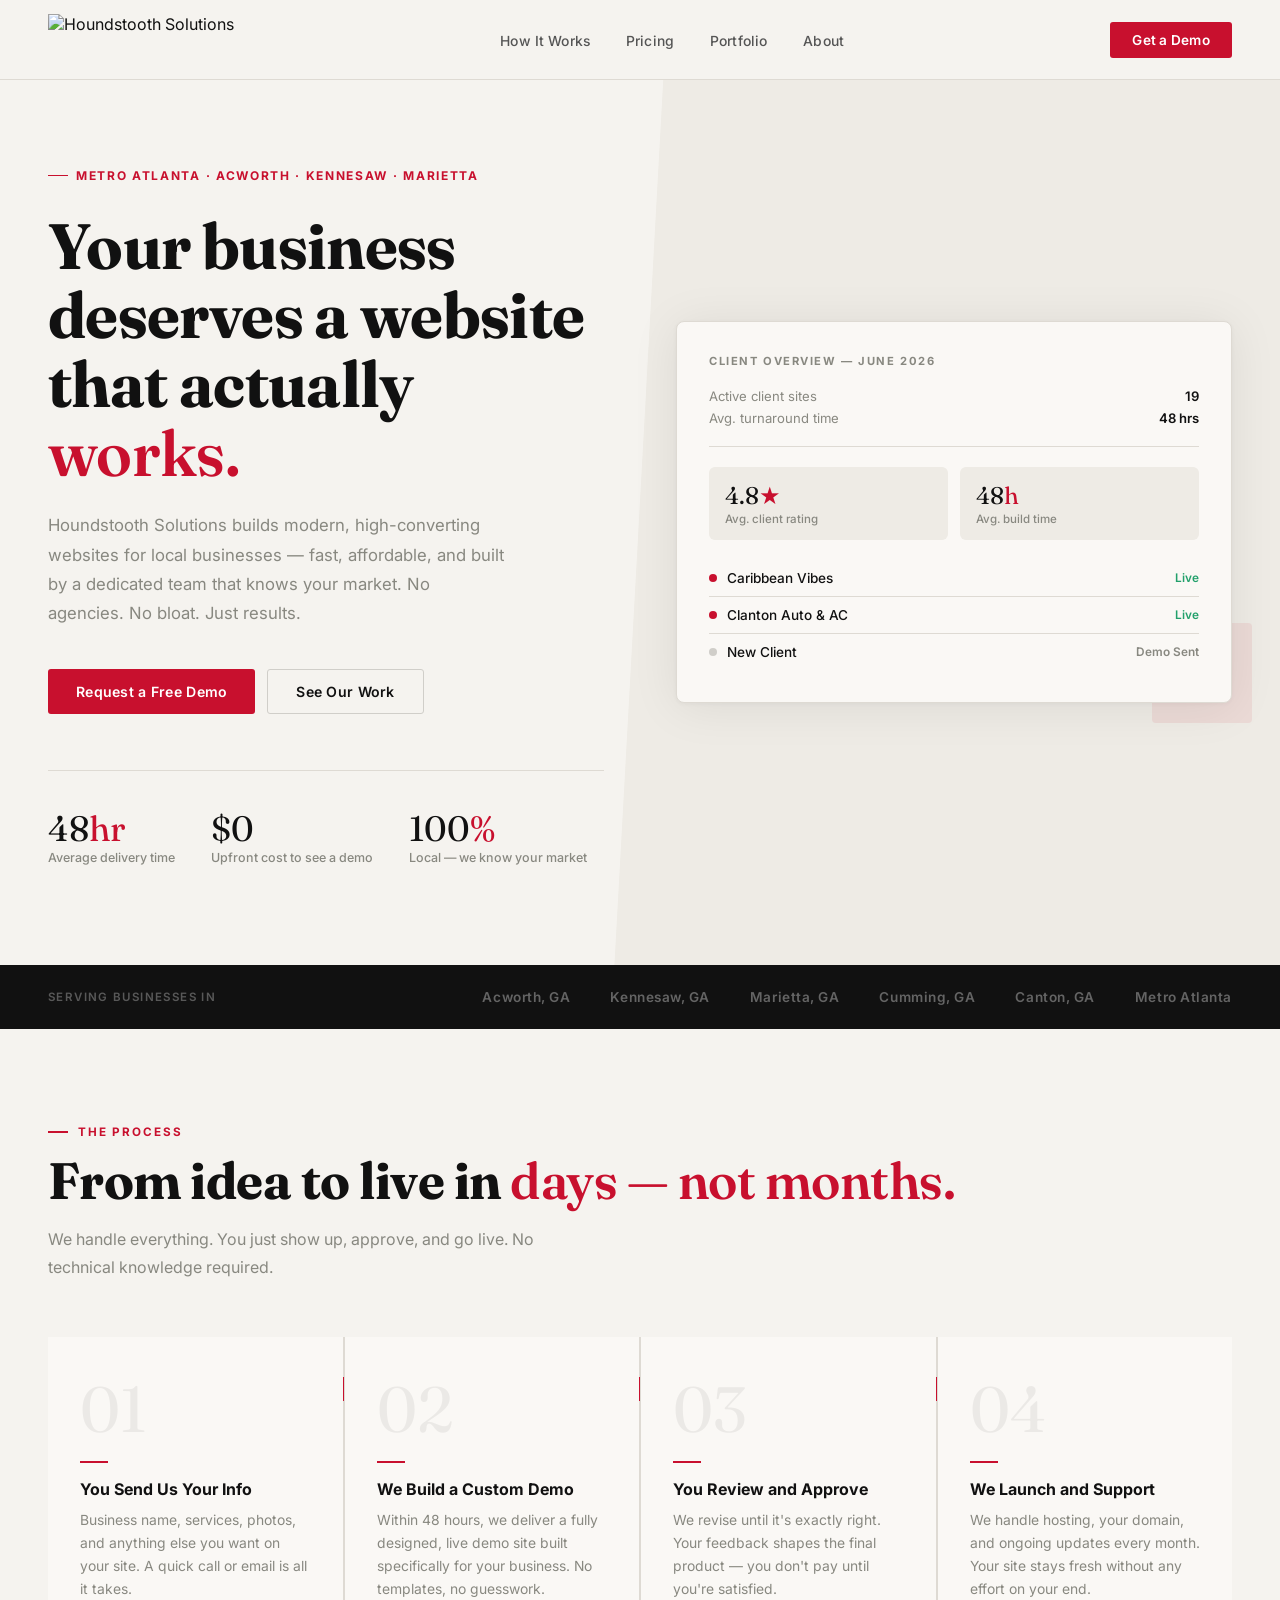
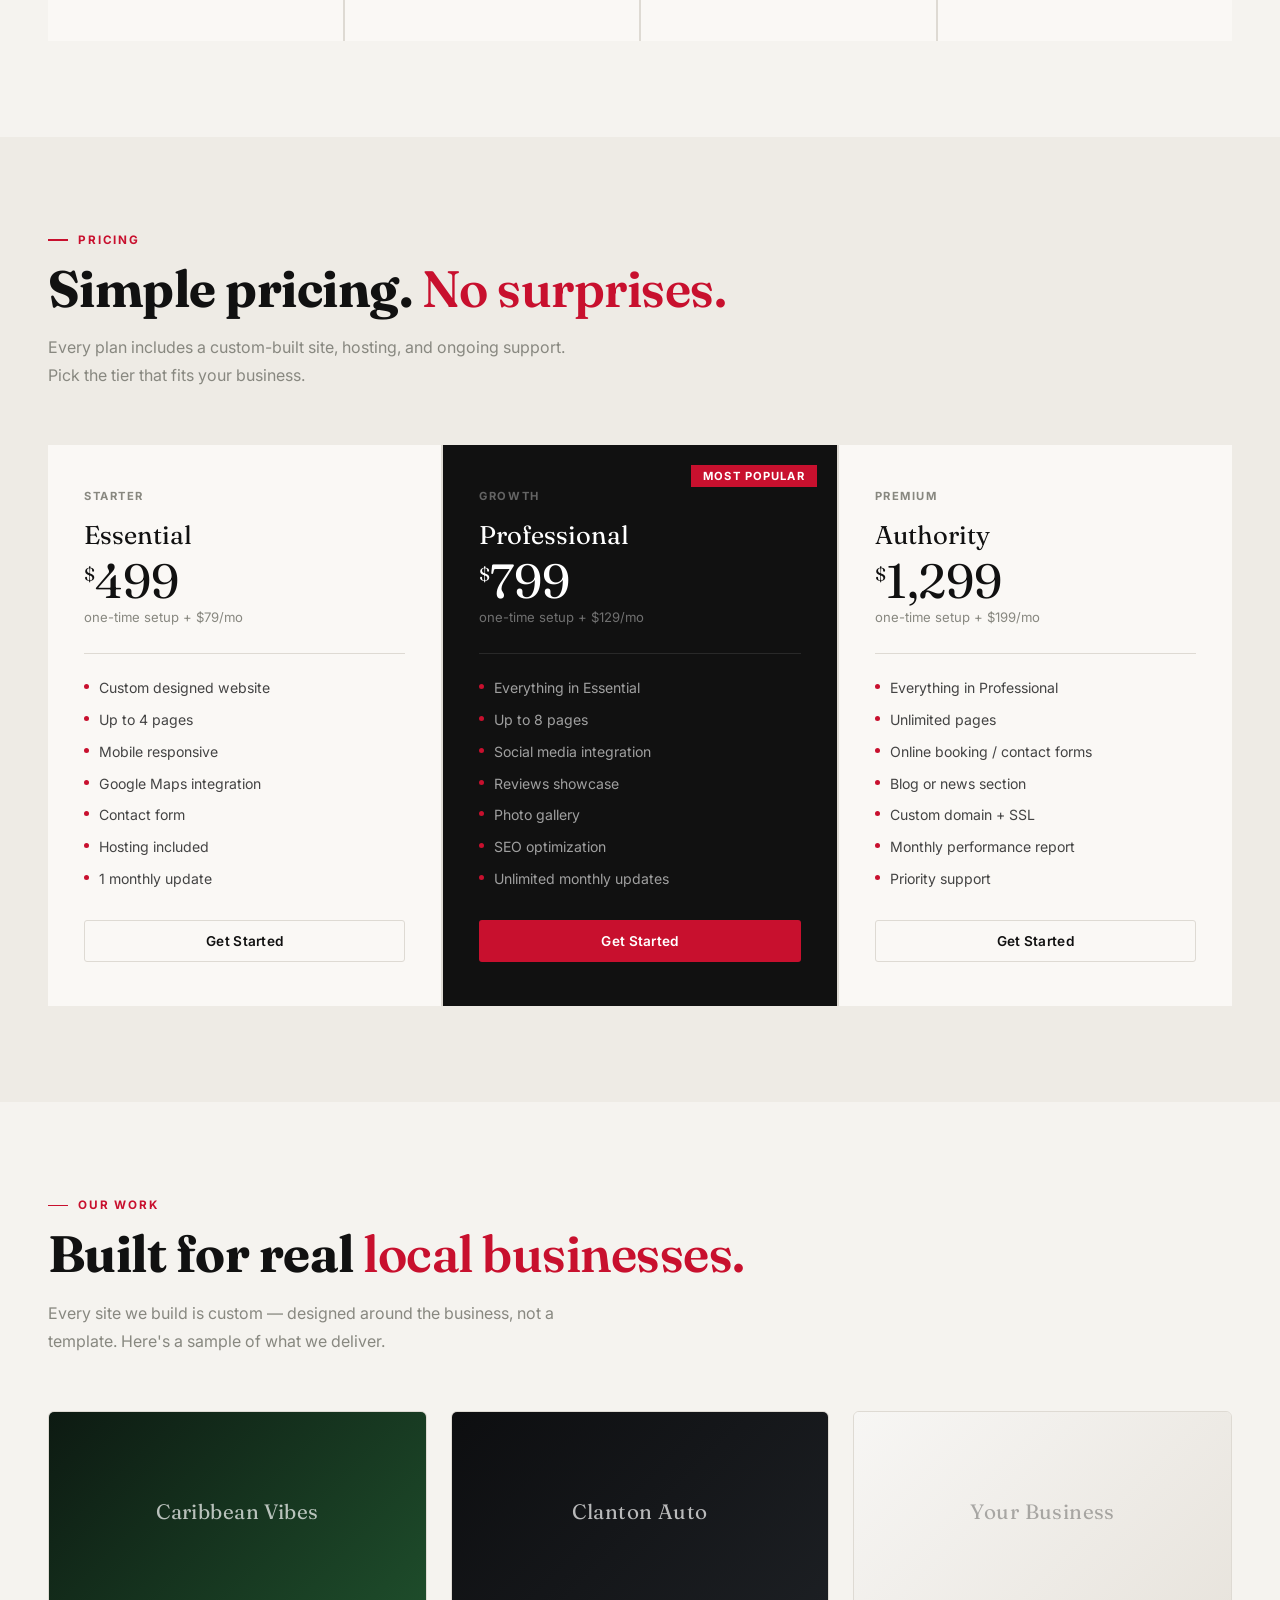
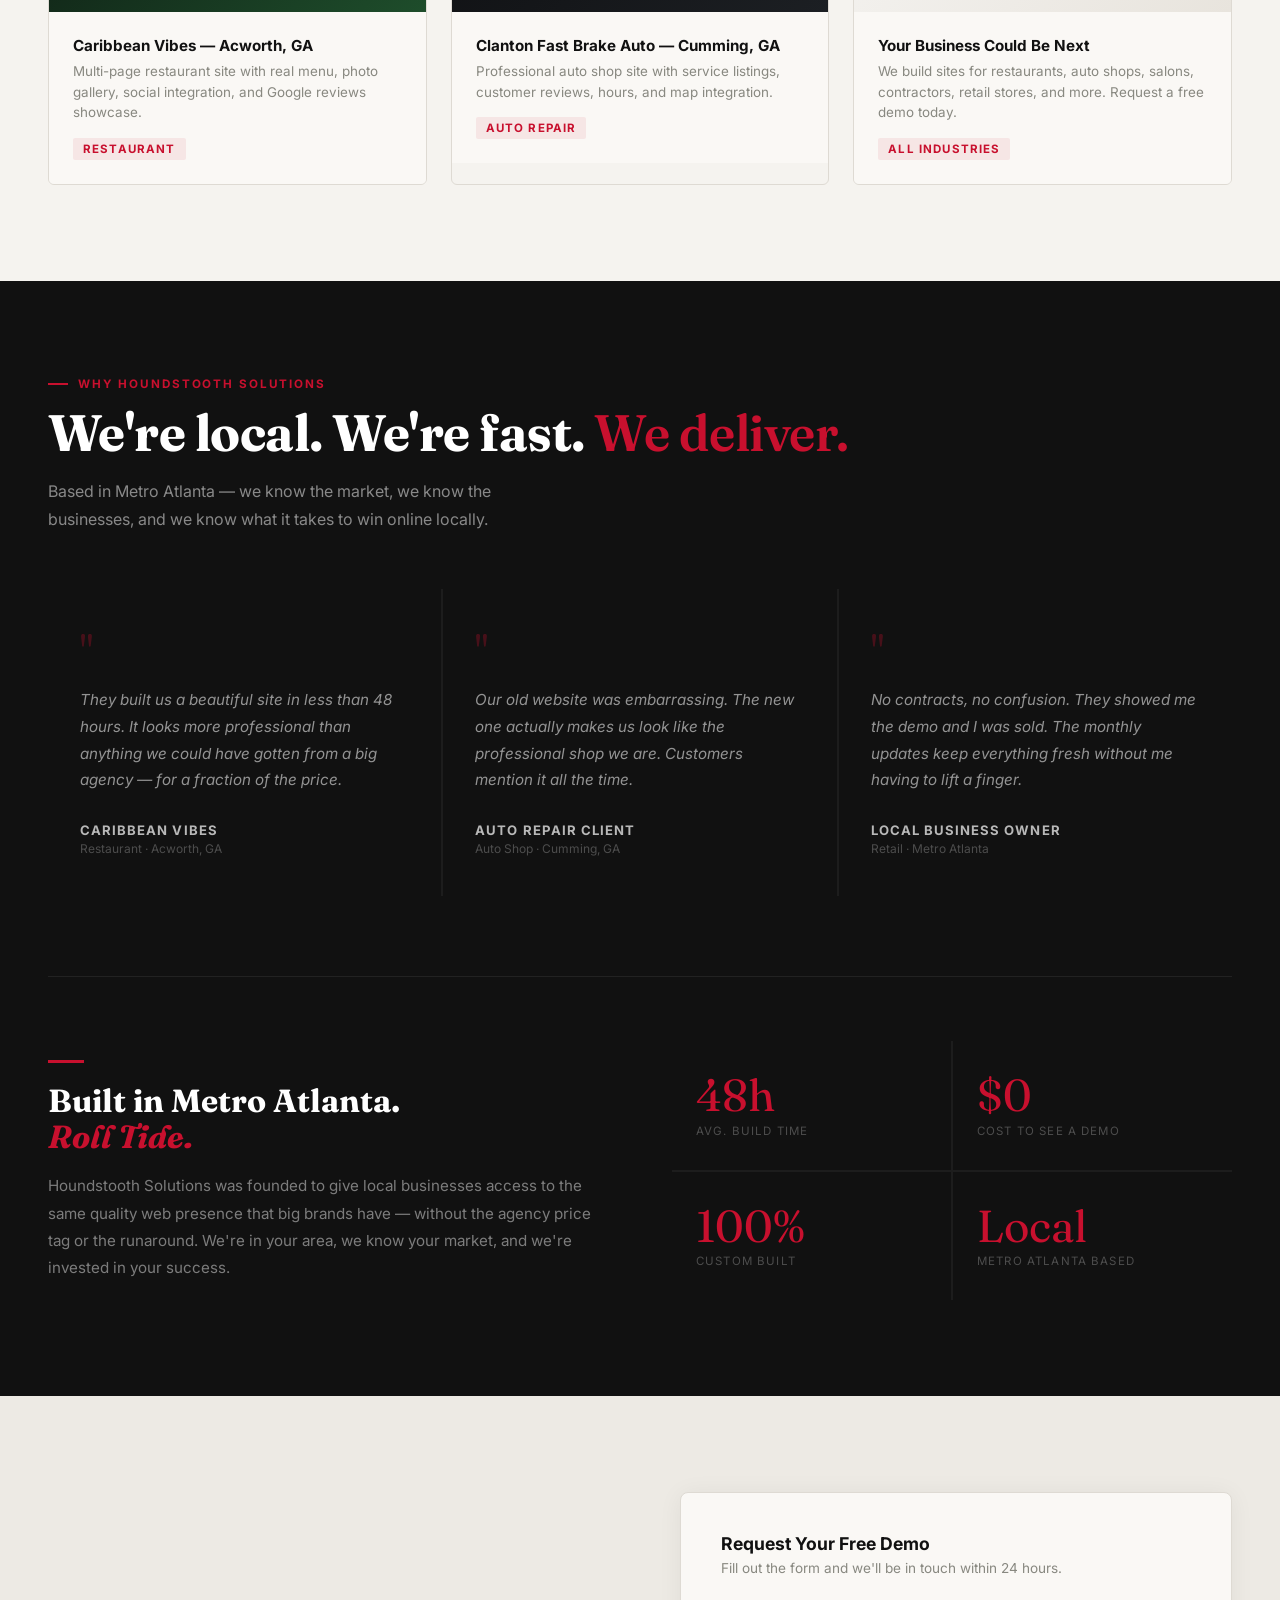
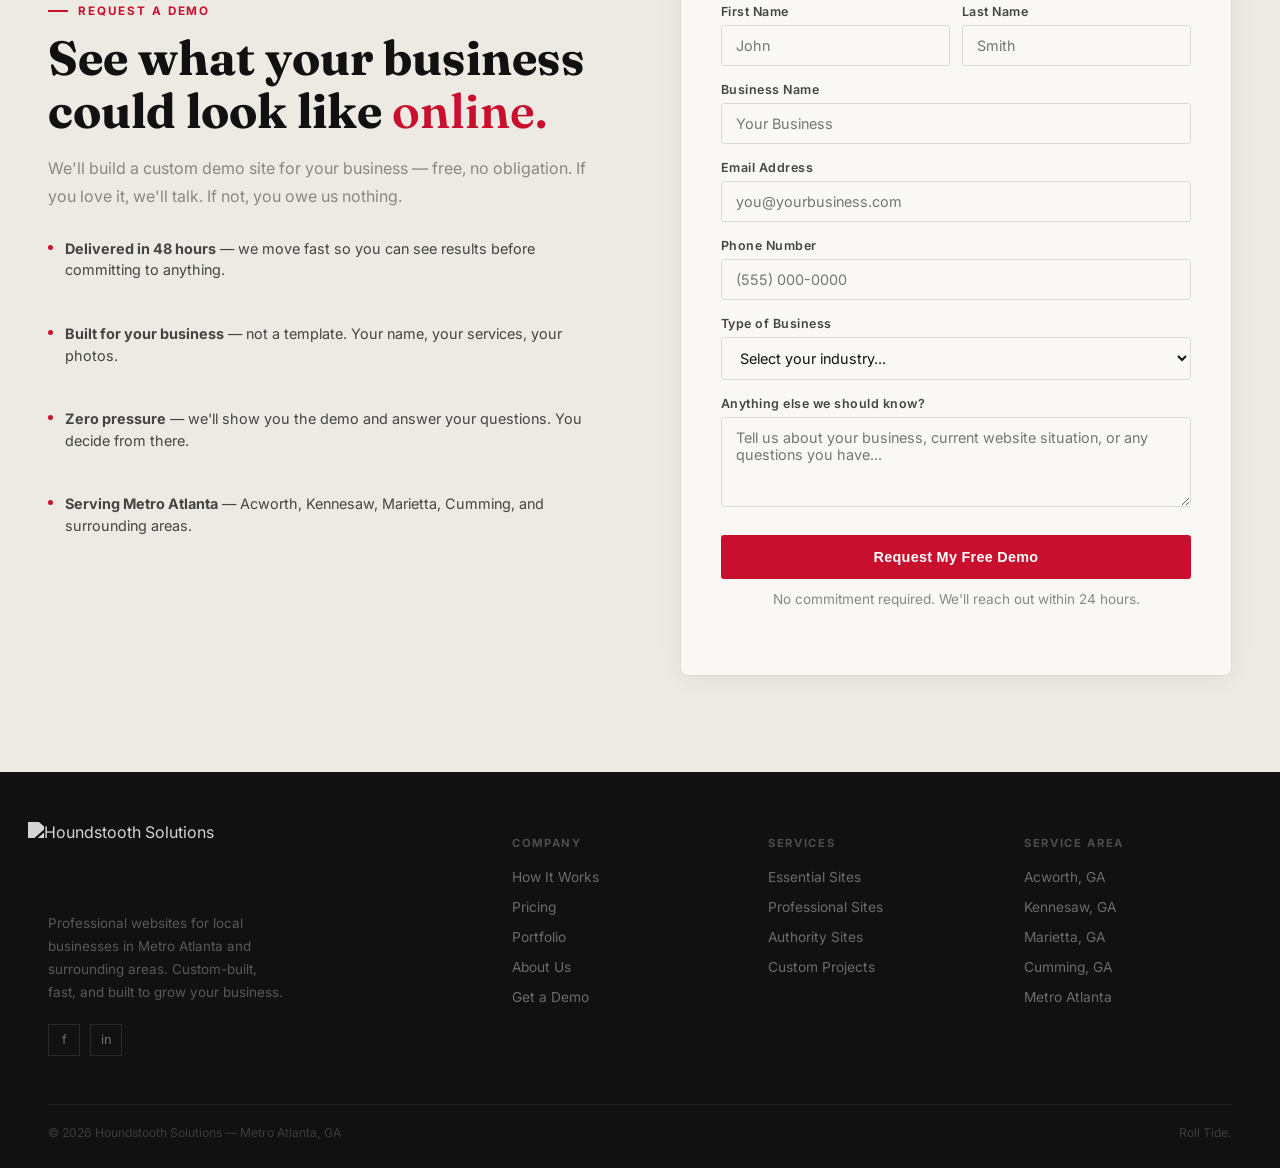
==== index.html @ 04623e91 "Replace fragile TanStack Start/SSR app with reliable static site (fixes 404, mobile responsiveness, " ====
<!DOCTYPE html>
<html lang="en">
<head>
  <meta charset="UTF-8"/>
  <meta name="viewport" content="width=device-width, initial-scale=1.0"/>
  <title>Houndstooth Solutions | Professional Websites for Local Businesses</title>
  <meta name="description" content="Houndstooth Solutions builds modern, high-converting websites for local businesses in Metro Atlanta, Acworth, Kennesaw, and Marietta. Fast, professional, and built to grow your business."/>
  <link rel="preconnect" href="https://fonts.googleapis.com">
  <link href="https://fonts.googleapis.com/css2?family=Fraunces:opsz,wght@9..144,500;9..144,600;9..144,700&family=Inter:wght@300;400;500;600;700;800&display=swap" rel="stylesheet">
  <style>
    *, *::before, *::after { box-sizing: border-box; margin: 0; padding: 0; }
    html { scroll-behavior: smooth; font-size: 16px; }
    body { font-family: 'Inter', sans-serif; background: #f5f3ef; color: #111; overflow-x: hidden; }
    a { text-decoration: none; color: inherit; }
    img { display: block; }

    :root {
      --crimson:    #c8102e;
      --crimson-lt: #d4122f;
      --crimson-dk: #a00d24;
      --black:      #111111;
      --white:      #faf8f5;
      --off:        #eeebe5;
      --border:     #dedad3;
      --muted:      #888880;
      --radius:     3px;
    }

    /* ═══════════════════════
       NAV
    ═══════════════════════ */
    .navbar {
      position: fixed; top: 0; left: 0; right: 0; z-index: 999;
      background: rgba(245,243,239,0.97); backdrop-filter: blur(12px);
      border-bottom: 1px solid var(--border);
      padding: 0 48px; height: 80px;
      display: flex; align-items: center; justify-content: space-between;
    }
    .nav-logo { display: flex; align-items: center; gap: 0; overflow: hidden; }
    .nav-logo img {
      height: 52px; width: auto; object-fit: contain;
      margin: 0;
    }
    .nav-logo-text {
      font-family: 'Inter', sans-serif; font-size: 1rem; font-weight: 700;
      color: var(--black); letter-spacing: -0.01em; display: none;
    }
    .nav-logo-text span { color: var(--crimson); }
    .nav-links { display: flex; align-items: center; gap: 36px; list-style: none; }
    .nav-links a {
      font-size: 0.87rem; font-weight: 500; color: #555;
      transition: color 0.2s; letter-spacing: 0.01em;
    }
    .nav-links a:hover { color: var(--black); }
    .btn-nav {
      background: var(--crimson); color: #fff;
      font-size: 0.85rem; font-weight: 600; letter-spacing: 0.02em;
      padding: 10px 22px; border-radius: var(--radius);
      transition: background 0.2s; border: none; cursor: pointer; display: inline-block;
    }
    .btn-nav:hover { background: var(--crimson-lt); }
    .hamburger { display: none; flex-direction: column; gap: 5px; cursor: pointer; }
    .hamburger span { width: 22px; height: 1.5px; background: #444; }
    .mobile-nav {
      display: none; position: fixed; top: 90px; left: 0; right: 0; z-index: 998;
      background: #f5f3ef; border-bottom: 1px solid var(--border);
      padding: 20px 48px; flex-direction: column; gap: 0;
    }
    .mobile-nav.open { display: flex; }
    .mobile-nav a {
      font-size: 0.95rem; font-weight: 500; color: #555; padding: 14px 0;
      border-bottom: 1px solid var(--border); cursor: pointer;
    }
    .mobile-nav a:last-child { border-bottom: none; }

    /* ═══════════════════════
       HERO
    ═══════════════════════ */
    .hero {
      min-height: 100vh; display: flex; align-items: center;
      padding: 160px 48px 100px; background: #f5f3ef; position: relative; overflow: hidden;
    }
    /* Subtle houndstooth pattern — top right corner */
    .hero::before {
      content: '';
      position: absolute; top: 0; right: 0; width: 52%; height: 100%;
      background-color: var(--off);
      clip-path: polygon(8% 0, 100% 0, 100% 100%, 0% 100%);
    }
    .hero-inner { max-width: 1200px; margin: 0 auto; width: 100%; display: grid; grid-template-columns: 1fr 1fr; gap: 72px; align-items: center; position: relative; z-index: 2; }
    .hero-left {}
    .hero-tag {
      display: inline-flex; align-items: center; gap: 8px;
      font-size: 0.75rem; font-weight: 700; letter-spacing: 0.14em; text-transform: uppercase;
      color: var(--crimson); margin-bottom: 28px;
    }
    .hero-tag::before { content: ''; width: 20px; height: 1.5px; background: var(--crimson); }
    .hero h1 {
      font-family: 'Fraunces', serif;
      font-size: clamp(2.8rem, 5vw, 4.4rem); line-height: 1.08;
      color: var(--black); margin-bottom: 24px; letter-spacing: -0.01em;
    }
    .hero h1 em { font-style: normal; color: var(--crimson); font-weight: 600; }
    .hero-sub {
      font-size: 1.05rem; color: var(--muted); line-height: 1.75;
      margin-bottom: 40px; max-width: 460px; font-weight: 400;
    }
    .hero-btns { display: flex; gap: 12px; flex-wrap: wrap; margin-bottom: 56px; }
    .btn-primary {
      background: var(--crimson); color: #fff;
      font-size: 0.88rem; font-weight: 600; letter-spacing: 0.02em;
      padding: 14px 28px; border-radius: var(--radius);
      transition: background 0.2s, transform 0.15s; border: none; cursor: pointer; display: inline-block;
    }
    .btn-primary:hover { background: var(--crimson-lt); transform: translateY(-1px); }
    .btn-secondary {
      background: transparent; color: var(--black);
      font-size: 0.88rem; font-weight: 600; letter-spacing: 0.02em;
      padding: 13px 28px; border-radius: var(--radius);
      border: 1.5px solid #d0cec9; transition: all 0.2s; cursor: pointer; display: inline-block;
    }
    .btn-secondary:hover { border-color: var(--black); }
    .hero-proof {
      display: flex; gap: 36px; flex-wrap: wrap;
      padding-top: 40px; border-top: 1px solid var(--border);
    }
    .hero-proof-item .n {
      font-family: 'Fraunces', serif;
      font-size: 2.2rem; color: var(--black); line-height: 1;
    }
    .hero-proof-item .n span { color: var(--crimson); }
    .hero-proof-item .l { font-size: 0.78rem; color: var(--muted); margin-top: 4px; font-weight: 500; }

    /* Hero right — card mockup */
    .hero-right { position: relative; }
    .hero-card {
      background: var(--white); border: 1px solid var(--border); border-radius: 8px;
      padding: 32px; box-shadow: 0 4px 48px rgba(0,0,0,0.08), 0 1px 4px rgba(0,0,0,0.04);
    }
    .hero-card-label { font-size: 0.7rem; font-weight: 700; letter-spacing: 0.14em; text-transform: uppercase; color: var(--muted); margin-bottom: 20px; }
    .hero-card-bar { height: 6px; background: var(--off); border-radius: 3px; margin-bottom: 10px; overflow: hidden; }
    .hero-card-fill { height: 100%; background: var(--crimson); border-radius: 3px; }
    .hero-card-row { display: flex; justify-content: space-between; font-size: 0.82rem; color: var(--muted); margin-bottom: 6px; }
    .hero-card-row strong { color: var(--black); font-weight: 600; }
    .hero-divider { height: 1px; background: var(--border); margin: 20px 0; }
    .hero-card-stat-row { display: grid; grid-template-columns: 1fr 1fr; gap: 12px; }
    .hero-mini-stat { background: var(--off); border-radius: 6px; padding: 14px 16px; }
    .hero-mini-stat .v { font-family: 'Fraunces', serif; font-size: 1.5rem; color: var(--black); }
    .hero-mini-stat .v span { color: var(--crimson); }
    .hero-mini-stat .k { font-size: 0.72rem; color: var(--muted); margin-top: 2px; font-weight: 500; }
    .hero-card-clients { margin-top: 20px; }
    .hero-card-client-row { display: flex; align-items: center; gap: 10px; padding: 10px 0; border-bottom: 1px solid var(--border); }
    .hero-card-client-row:last-child { border-bottom: none; }
    .client-dot { width: 8px; height: 8px; border-radius: 50%; background: var(--crimson); flex-shrink: 0; }
    .client-dot.grey { background: #d0cec9; }
    .client-name { font-size: 0.85rem; font-weight: 500; color: var(--black); flex: 1; }
    .client-status { font-size: 0.74rem; font-weight: 600; color: #22a06b; }
    .client-status.pending { color: var(--muted); }
    .hero-accent-block {
      position: absolute; bottom: -20px; right: -20px;
      width: 100px; height: 100px; background: var(--crimson); border-radius: 4px; z-index: -1; opacity: 0.08;
    }

    /* ═══════════════════════
       LOGO BAND
    ═══════════════════════ */
    .logo-band { background: var(--black); padding: 24px 48px; }
    .logo-band-inner { max-width: 1200px; margin: 0 auto; display: flex; align-items: center; justify-content: space-between; flex-wrap: wrap; gap: 20px; }
    .logo-band-label { font-size: 0.72rem; font-weight: 600; letter-spacing: 0.12em; text-transform: uppercase; color: rgba(255,255,255,0.3); white-space: nowrap; }
    .logo-band-items { display: flex; gap: 40px; align-items: center; flex-wrap: wrap; }
    .logo-band-item { font-size: 0.85rem; font-weight: 600; color: rgba(255,255,255,0.35); letter-spacing: 0.04em; }

    /* ═══════════════════════
       SECTION DEFAULTS
    ═══════════════════════ */
    .section { padding: 96px 48px; }
    .section-off { background: var(--off); }
    .section-dark { background: var(--black); }
    .container { max-width: 1200px; margin: 0 auto; }
    .section-eyebrow {
      font-size: 0.73rem; font-weight: 700; letter-spacing: 0.16em; text-transform: uppercase;
      color: var(--crimson); margin-bottom: 14px;
      display: flex; align-items: center; gap: 10px;
    }
    .section-eyebrow::before { content: ''; width: 20px; height: 1.5px; background: var(--crimson); }
    .section-title {
      font-family: 'Fraunces', serif;
      font-size: clamp(2rem, 4vw, 3.2rem); color: var(--black);
      line-height: 1.1; margin-bottom: 16px; letter-spacing: -0.01em;
    }
    .section-title em { font-style: normal; color: var(--crimson); font-weight: 600; }
    .section-title.light { color: #fff; }
    .section-sub { font-size: 1rem; color: var(--muted); max-width: 520px; line-height: 1.75; }
    .section-sub.light { color: rgba(255,255,255,0.5); }

    /* ═══════════════════════
       HOW IT WORKS
    ═══════════════════════ */
    .how-grid { display: grid; grid-template-columns: repeat(4, 1fr); gap: 2px; margin-top: 56px; background: var(--border); }
    .how-card { background: var(--white); padding: 40px 32px; position: relative; }
    .how-card::after { content: ''; position: absolute; top: 40px; right: -1px; width: 1px; height: 24px; background: var(--crimson); }
    .how-card:last-child::after { display: none; }
    .how-num {
      font-family: 'Fraunces', serif; font-size: 4rem; color: rgba(0,0,0,0.06);
      line-height: 1; margin-bottom: 20px;
    }
    .how-title { font-size: 1rem; font-weight: 700; color: var(--black); margin-bottom: 10px; }
    .how-desc { font-size: 0.87rem; color: var(--muted); line-height: 1.65; }
    .how-line { width: 28px; height: 2px; background: var(--crimson); margin-bottom: 16px; }

    /* ═══════════════════════
       SERVICES / PRICING
    ═══════════════════════ */
    .pricing-grid { display: grid; grid-template-columns: repeat(3, 1fr); gap: 2px; margin-top: 56px; background: var(--border); }
    .pricing-card { background: var(--white); padding: 44px 36px; position: relative; }
    .pricing-card.featured { background: var(--black); }
    .pricing-tag { font-size: 0.7rem; font-weight: 700; letter-spacing: 0.14em; text-transform: uppercase; color: var(--muted); margin-bottom: 16px; }
    .pricing-tag.light { color: rgba(255,255,255,0.35); }
    .pricing-name { font-family: 'Fraunces', serif; font-size: 1.6rem; color: var(--black); margin-bottom: 6px; }
    .pricing-name.light { color: #fff; }
    .pricing-price { font-family: 'Fraunces', serif; font-size: 3rem; color: var(--black); line-height: 1; margin-bottom: 4px; }
    .pricing-price.light { color: #fff; }
    .pricing-price sup { font-size: 1.2rem; vertical-align: super; }
    .pricing-period { font-size: 0.82rem; color: var(--muted); margin-bottom: 28px; }
    .pricing-period.light { color: rgba(255,255,255,0.4); }
    .pricing-divider { height: 1px; background: var(--border); margin-bottom: 24px; }
    .pricing-divider.dark { background: rgba(255,255,255,0.1); }
    .pricing-features { list-style: none; display: flex; flex-direction: column; gap: 12px; margin-bottom: 32px; }
    .pricing-features li { font-size: 0.88rem; color: #444; display: flex; align-items: flex-start; gap: 10px; line-height: 1.4; }
    .pricing-features li.light { color: rgba(255,255,255,0.6); }
    .pricing-features li::before { content: ''; width: 5px; height: 5px; border-radius: 50%; background: var(--crimson); flex-shrink: 0; margin-top: 6px; }
    .pricing-badge {
      position: absolute; top: 20px; right: 20px;
      background: var(--crimson); color: #fff;
      font-size: 0.7rem; font-weight: 700; letter-spacing: 0.1em; text-transform: uppercase;
      padding: 4px 12px;
    }
    .btn-crimson {
      background: var(--crimson); color: #fff;
      font-size: 0.85rem; font-weight: 600; letter-spacing: 0.02em;
      padding: 13px 24px; border-radius: var(--radius); border: none;
      cursor: pointer; transition: background 0.2s; display: block; text-align: center; width: 100%;
    }
    .btn-crimson:hover { background: var(--crimson-lt); }
    .btn-outline-dark {
      background: transparent; color: #fff;
      font-size: 0.85rem; font-weight: 600; letter-spacing: 0.02em;
      padding: 12px 24px; border-radius: var(--radius);
      border: 1.5px solid rgba(255,255,255,0.2);
      cursor: pointer; transition: all 0.2s; display: block; text-align: center; width: 100%;
    }
    .btn-outline-dark:hover { border-color: rgba(255,255,255,0.5); }

    /* ═══════════════════════
       PORTFOLIO
    ═══════════════════════ */
    .portfolio-grid { display: grid; grid-template-columns: repeat(3, 1fr); gap: 24px; margin-top: 56px; }
    .portfolio-card { border: 1px solid var(--border); border-radius: 6px; overflow: hidden; transition: box-shadow 0.25s; }
    .portfolio-card:hover { box-shadow: 0 8px 40px rgba(0,0,0,0.1); }
    .portfolio-preview { height: 200px; display: flex; align-items: center; justify-content: center; position: relative; overflow: hidden; }
    .portfolio-preview-inner { width: 100%; height: 100%; display: flex; align-items: center; justify-content: center; }
    .portfolio-preview.caribbean { background: linear-gradient(135deg, #0d1a12 0%, #1e4d2b 100%); }
    .portfolio-preview.auto { background: linear-gradient(135deg, #0d0e10 0%, #1c1f23 100%); }
    .portfolio-preview.generic { background: linear-gradient(135deg, #f7f6f4 0%, #e8e4dd 100%); }
    .portfolio-preview-label {
      font-family: 'Fraunces', serif; font-size: 1.3rem; font-weight: 400;
      color: rgba(255,255,255,0.7); letter-spacing: 0.02em;
    }
    .portfolio-preview-label.dark { color: rgba(0,0,0,0.3); }
    .portfolio-info { padding: 24px; background: var(--white); }
    .portfolio-info h3 { font-size: 0.95rem; font-weight: 700; color: var(--black); margin-bottom: 6px; }
    .portfolio-info p { font-size: 0.84rem; color: var(--muted); line-height: 1.55; margin-bottom: 14px; }
    .portfolio-chip {
      display: inline-block; background: rgba(200,16,46,0.08); color: var(--crimson);
      font-size: 0.72rem; font-weight: 700; letter-spacing: 0.1em; text-transform: uppercase;
      padding: 4px 10px; border-radius: 2px;
    }

    /* ═══════════════════════
       TESTIMONIALS
    ═══════════════════════ */
    .testimonials-grid { display: grid; grid-template-columns: repeat(3, 1fr); gap: 2px; margin-top: 56px; background: rgba(255,255,255,0.05); }
    .testimonial-card { background: var(--black); padding: 40px 32px; border-top: 2px solid transparent; transition: border-color 0.2s; }
    .testimonial-card:hover { border-top-color: var(--crimson); }
    .testimonial-quote { font-family: 'Fraunces', serif; font-size: 2.5rem; color: rgba(200,16,46,0.3); line-height: 1; margin-bottom: 16px; }
    .testimonial-text { font-size: 0.95rem; color: rgba(255,255,255,0.55); line-height: 1.75; margin-bottom: 28px; font-style: italic; }
    .testimonial-author { font-size: 0.82rem; font-weight: 700; color: rgba(255,255,255,0.7); text-transform: uppercase; letter-spacing: 0.08em; }
    .testimonial-role { font-size: 0.75rem; color: rgba(255,255,255,0.25); margin-top: 3px; }

    /* ═══════════════════════
       DEMO / CONTACT
    ═══════════════════════ */
    .demo-section { background: #edeae4; }
    .demo-inner { max-width: 1200px; margin: 0 auto; display: grid; grid-template-columns: 1fr 1fr; gap: 80px; align-items: center; }
    .demo-left h2 { font-family: 'Fraunces', serif; font-size: clamp(2rem, 4vw, 3rem); color: var(--black); margin-bottom: 16px; line-height: 1.1; }
    .demo-left h2 em { font-style: normal; color: var(--crimson); font-weight: 600; }
    .demo-left p { font-size: 1rem; color: var(--muted); line-height: 1.75; margin-bottom: 28px; }
    .demo-features { display: flex; flex-direction: column; gap: 14px; }
    .demo-feature { display: flex; align-items: flex-start; gap: 12px; }
    .demo-feature-dot { width: 5px; height: 5px; border-radius: 50%; background: var(--crimson); flex-shrink: 0; margin-top: 7px; }
    .demo-feature p { font-size: 0.9rem; color: #444; line-height: 1.5; }
    .demo-form {
      background: #faf8f5; border: 1px solid var(--border); border-radius: 8px;
      padding: 40px; box-shadow: 0 2px 24px rgba(0,0,0,0.06);
    }
    .demo-form h3 { font-size: 1.1rem; font-weight: 700; color: var(--black); margin-bottom: 6px; }
    .demo-form p { font-size: 0.85rem; color: var(--muted); margin-bottom: 28px; }
    .form-group { margin-bottom: 16px; }
    .form-group label { display: block; font-size: 0.78rem; font-weight: 600; color: #444; margin-bottom: 6px; letter-spacing: 0.04em; }
    .form-group input, .form-group select, .form-group textarea {
      width: 100%; padding: 11px 14px; font-size: 0.9rem; font-family: 'Inter', sans-serif;
      border: 1.5px solid var(--border); border-radius: var(--radius); background: #faf8f5;
      color: var(--black); transition: border-color 0.2s; outline: none;
    }
    .form-group input:focus, .form-group select:focus, .form-group textarea:focus { border-color: var(--crimson); }
    .form-group textarea { height: 90px; resize: vertical; }
    .form-row { display: grid; grid-template-columns: 1fr 1fr; gap: 12px; }
    .form-submit {
      width: 100%; background: var(--crimson); color: #fff;
      font-size: 0.9rem; font-weight: 700; letter-spacing: 0.02em;
      padding: 14px; border: none; border-radius: var(--radius);
      cursor: pointer; transition: background 0.2s; margin-top: 8px;
    }
    .form-submit:hover { background: var(--crimson-lt); }
    .form-fine { font-size: 0.76rem; color: var(--muted); text-align: center; margin-top: 12px; }

    /* ═══════════════════════
       FOOTER
    ═══════════════════════ */
    .footer { background: var(--black); padding: 64px 48px 28px; }
    .footer-inner { max-width: 1200px; margin: 0 auto; display: grid; grid-template-columns: 2fr 1fr 1fr 1fr; gap: 48px; padding-bottom: 48px; border-bottom: 1px solid rgba(255,255,255,0.07); }
    .footer-brand .f-logo { display: flex; align-items: center; gap: 10px; margin-bottom: 16px; }
    .footer-brand .f-logo img { height: 88px; width: auto; object-fit: contain; margin: -14px -24px -14px -20px; filter: brightness(0) invert(1); opacity: 0.82; }
    .footer-brand .f-name { font-size: 0.95rem; font-weight: 700; color: #fff; }
    .footer-brand .f-name span { color: var(--crimson); }
    .footer-brand p { font-size: 0.84rem; color: rgba(255,255,255,0.3); line-height: 1.7; max-width: 240px; margin-bottom: 20px; }
    .footer-social { display: flex; gap: 10px; }
    .footer-social a {
      width: 32px; height: 32px; border: 1px solid rgba(255,255,255,0.1);
      display: flex; align-items: center; justify-content: center;
      font-size: 0.8rem; color: rgba(255,255,255,0.4); transition: all 0.2s;
    }
    .footer-social a:hover { border-color: var(--crimson); color: var(--crimson); }
    .footer-col h4 { font-size: 0.7rem; font-weight: 700; letter-spacing: 0.15em; text-transform: uppercase; color: rgba(255,255,255,0.25); margin-bottom: 16px; }
    .footer-col ul { list-style: none; display: flex; flex-direction: column; gap: 10px; }
    .footer-col ul li a { font-size: 0.86rem; color: rgba(255,255,255,0.38); transition: color 0.2s; }
    .footer-col ul li a:hover { color: var(--crimson); }
    .footer-bottom { max-width: 1200px; margin: 20px auto 0; display: flex; justify-content: space-between; flex-wrap: wrap; gap: 8px; }
    .footer-bottom span { font-size: 0.76rem; color: rgba(255,255,255,0.18); }

    /* ═══════════════════════
       UTILITIES
    ═══════════════════════ */
    .crimson-bar { width: 36px; height: 3px; background: var(--crimson); margin-bottom: 20px; }

    .about-blurb { display: grid; grid-template-columns: 1fr 1fr; gap: 64px; align-items: center; margin-top: 80px; padding-top: 64px; border-top: 1px solid rgba(255,255,255,0.07); }
    .about-blurb-title { font-family: 'Fraunces', serif; font-size: 2rem; color: #fff; line-height: 1.15; margin-bottom: 16px; }
    .about-blurb-text { font-size: 0.95rem; color: rgba(255,255,255,0.45); line-height: 1.8; }
    .about-stats-grid { display: grid; grid-template-columns: 1fr 1fr; gap: 2px; background: rgba(255,255,255,0.05); }
    .about-stat { background: var(--black); padding: 32px 24px; }
    .about-stat-num { font-family: 'Fraunces', serif; font-size: 2.8rem; color: var(--crimson); line-height: 1; }
    .about-stat-label { font-size: 0.72rem; text-transform: uppercase; letter-spacing: 0.1em; color: rgba(255,255,255,0.25); margin-top: 6px; }

    /* ═══════════════════════
       RESPONSIVE
    ═══════════════════════ */
    @media (max-width: 1000px) {
      .navbar { padding: 0 24px; height: 72px; }
      .nav-links { display: none; }
      .btn-nav { display: none; }
      .hamburger { display: flex; }
      .mobile-nav { padding: 20px 24px; top: 72px; }
      .nav-logo img { height: 46px; margin: 0; }
      .hero { padding: 120px 24px 80px; }
      .hero-inner { grid-template-columns: 1fr; gap: 48px; }
      .hero-right { display: none; }
      .logo-band { padding: 20px 24px; }
      .section { padding: 72px 24px; }
      .how-grid { grid-template-columns: 1fr 1fr; gap: 2px; }
      .how-card::after { display: none; }
      .pricing-grid { grid-template-columns: 1fr; }
      .portfolio-grid { grid-template-columns: 1fr; }
      .testimonials-grid { grid-template-columns: 1fr; gap: 2px; }
      .demo-inner { grid-template-columns: 1fr; gap: 48px; }
      .footer-inner { grid-template-columns: 1fr 1fr; gap: 32px; }
      .footer { padding: 48px 24px 24px; }
      .about-blurb { grid-template-columns: 1fr; gap: 32px; margin-top: 56px; padding-top: 40px; }
    }
    @media (max-width: 600px) {
      .navbar { padding: 0 16px; height: 64px; }
      .nav-logo img { height: 40px; margin: 0; }
      .mobile-nav { top: 64px; padding: 16px; }
      .mobile-nav a { font-size: 1rem; padding: 16px 0; }
      .hero { padding: 100px 16px 64px; }
      .hero h1 { font-size: 2.4rem; }
      .hero-sub { font-size: 0.95rem; }
      .hero-btns { flex-direction: column; gap: 10px; }
      .hero-btns .btn-primary,
      .hero-btns .btn-secondary { width: 100%; text-align: center; padding: 15px 20px; }
      .hero-proof { gap: 20px; flex-wrap: wrap; }
      .hero-proof-item .n { font-size: 1.8rem; }
      .logo-band { padding: 16px; }
      .logo-band-inner { flex-direction: column; gap: 12px; }
      .logo-band-items { gap: 20px; flex-wrap: wrap; }
      .section { padding: 56px 16px; }
      .section-title { font-size: 1.9rem; }
      .how-grid { grid-template-columns: 1fr; }
      .how-card { padding: 28px 20px; }
      .pricing-grid { grid-template-columns: 1fr; }
      .pricing-card { padding: 28px 20px; }
      .testimonials-grid { grid-template-columns: 1fr; gap: 2px; }
      .portfolio-grid { grid-template-columns: 1fr; }
      .demo-inner { grid-template-columns: 1fr; gap: 32px; }
      .demo-form { padding: 24px 16px; }
      .form-row { grid-template-columns: 1fr; }
      .footer-inner { grid-template-columns: 1fr; }
      .footer { padding: 40px 16px 20px; }
      .hero-proof { gap: 24px; }
      .about-blurb { grid-template-columns: 1fr; gap: 24px; margin-top: 40px; padding-top: 32px; }
      .about-stats-grid { grid-template-columns: 1fr 1fr; }
      .about-stat { padding: 24px 16px; }
      .about-stat-num { font-size: 2.2rem; }
      .about-blurb-title { font-size: 1.6rem; }
    }
  </style>
</head>
<body>

<!-- NAV -->
<nav class="navbar">
  <div class="nav-logo">
    <img src="https://media.base44.com/images/public/6a2cb32108188b55c8894a42/59060fb03_IMG_3178.png" alt="Houndstooth Solutions"/>
  </div>
  <ul class="nav-links">
    <li><a href="#how">How It Works</a></li>
    <li><a href="#services">Pricing</a></li>
    <li><a href="#portfolio">Portfolio</a></li>
    <li><a href="#about">About</a></li>
  </ul>
  <a href="#demo" class="btn-nav">Get a Demo</a>
  <div class="hamburger" id="hamburger"><span></span><span></span><span></span></div>
</nav>

<!-- Mobile Nav -->
<div class="mobile-nav" id="mobileNav">
  <a href="#how" onclick="closeMobile()">How It Works</a>
  <a href="#services" onclick="closeMobile()">Pricing</a>
  <a href="#portfolio" onclick="closeMobile()">Portfolio</a>
  <a href="#about" onclick="closeMobile()">About</a>
  <a href="#demo" onclick="closeMobile()" style="color:var(--crimson);font-weight:700;">Get a Demo</a>
</div>

<!-- HERO -->
<section class="hero" id="home">
  <div class="hero-inner">
    <div class="hero-left">
      <div class="hero-tag">Metro Atlanta · Acworth · Kennesaw · Marietta</div>
      <h1>Your business deserves a website that actually <em>works.</em></h1>
      <p class="hero-sub">Houndstooth Solutions builds modern, high-converting websites for local businesses — fast, affordable, and built by a dedicated team that knows your market. No agencies. No bloat. Just results.</p>
      <div class="hero-btns">
        <a href="#demo" class="btn-primary">Request a Free Demo</a>
        <a href="#portfolio" class="btn-secondary">See Our Work</a>
      </div>
      <div class="hero-proof">
        <div class="hero-proof-item"><div class="n">48<span>hr</span></div><div class="l">Average delivery time</div></div>
        <div class="hero-proof-item"><div class="n">$0</div><div class="l">Upfront cost to see a demo</div></div>
        <div class="hero-proof-item"><div class="n">100<span>%</span></div><div class="l">Local — we know your market</div></div>
      </div>
    </div>
    <div class="hero-right">
      <div class="hero-card">
        <div class="hero-card-label">Client Overview — June 2026</div>
        <div class="hero-card-row"><span>Active client sites</span><strong>19</strong></div>
        <div class="hero-card-row"><span>Avg. turnaround time</span><strong>48 hrs</strong></div>
        <div class="hero-divider"></div>
        <div class="hero-card-stat-row">
          <div class="hero-mini-stat"><div class="v">4.8<span>★</span></div><div class="k">Avg. client rating</div></div>
          <div class="hero-mini-stat"><div class="v">48<span>h</span></div><div class="k">Avg. build time</div></div>
        </div>
        <div class="hero-card-clients">
          <div class="hero-card-client-row"><div class="client-dot"></div><span class="client-name">Caribbean Vibes</span><span class="client-status">Live</span></div>
          <div class="hero-card-client-row"><div class="client-dot"></div><span class="client-name">Clanton Auto & AC</span><span class="client-status">Live</span></div>
          <div class="hero-card-client-row"><div class="client-dot grey"></div><span class="client-name">New Client</span><span class="client-status pending">Demo Sent</span></div>
        </div>
      </div>
      <div class="hero-accent-block"></div>
    </div>
  </div>
</section>

<!-- LOGO BAND -->
<div class="logo-band">
  <div class="logo-band-inner">
    <span class="logo-band-label">Serving businesses in</span>
    <div class="logo-band-items">
      <span class="logo-band-item">Acworth, GA</span>
      <span class="logo-band-item">Kennesaw, GA</span>
      <span class="logo-band-item">Marietta, GA</span>
      <span class="logo-band-item">Cumming, GA</span>
      <span class="logo-band-item">Canton, GA</span>
      <span class="logo-band-item">Metro Atlanta</span>
    </div>
  </div>
</div>

<!-- HOW IT WORKS -->
<section class="section" id="how">
  <div class="container">
    <div class="section-eyebrow">The Process</div>
    <h2 class="section-title">From idea to live in <em>days — not months.</em></h2>
    <p class="section-sub">We handle everything. You just show up, approve, and go live. No technical knowledge required.</p>
    <div class="how-grid">
      <div class="how-card">
        <div class="how-num">01</div>
        <div class="how-line"></div>
        <div class="how-title">You Send Us Your Info</div>
        <div class="how-desc">Business name, services, photos, and anything else you want on your site. A quick call or email is all it takes.</div>
      </div>
      <div class="how-card">
        <div class="how-num">02</div>
        <div class="how-line"></div>
        <div class="how-title">We Build a Custom Demo</div>
        <div class="how-desc">Within 48 hours, we deliver a fully designed, live demo site built specifically for your business. No templates, no guesswork.</div>
      </div>
      <div class="how-card">
        <div class="how-num">03</div>
        <div class="how-line"></div>
        <div class="how-title">You Review and Approve</div>
        <div class="how-desc">We revise until it's exactly right. Your feedback shapes the final product — you don't pay until you're satisfied.</div>
      </div>
      <div class="how-card">
        <div class="how-num">04</div>
        <div class="how-line"></div>
        <div class="how-title">We Launch and Support</div>
        <div class="how-desc">We handle hosting, your domain, and ongoing updates every month. Your site stays fresh without any effort on your end.</div>
      </div>
    </div>
  </div>
</section>

<!-- SERVICES / PRICING -->
<section class="section section-off" id="services">
  <div class="container">
    <div class="section-eyebrow">Pricing</div>
    <h2 class="section-title">Simple pricing. <em>No surprises.</em></h2>
    <p class="section-sub">Every plan includes a custom-built site, hosting, and ongoing support. Pick the tier that fits your business.</p>
    <div class="pricing-grid">
      <div class="pricing-card">
        <div class="pricing-tag">Starter</div>
        <div class="pricing-name">Essential</div>
        <div class="pricing-price"><sup>$</sup>499</div>
        <div class="pricing-period">one-time setup + $79/mo</div>
        <div class="pricing-divider"></div>
        <ul class="pricing-features">
          <li>Custom designed website</li>
          <li>Up to 4 pages</li>
          <li>Mobile responsive</li>
          <li>Google Maps integration</li>
          <li>Contact form</li>
          <li>Hosting included</li>
          <li>1 monthly update</li>
        </ul>
        <a href="#demo" class="btn-outline-dark" style="border-color:var(--border);color:var(--black);">Get Started</a>
      </div>
      <div class="pricing-card featured">
        <div class="pricing-badge">Most Popular</div>
        <div class="pricing-tag light">Growth</div>
        <div class="pricing-name light">Professional</div>
        <div class="pricing-price light"><sup>$</sup>799</div>
        <div class="pricing-period light">one-time setup + $129/mo</div>
        <div class="pricing-divider dark"></div>
        <ul class="pricing-features">
          <li class="light">Everything in Essential</li>
          <li class="light">Up to 8 pages</li>
          <li class="light">Social media integration</li>
          <li class="light">Reviews showcase</li>
          <li class="light">Photo gallery</li>
          <li class="light">SEO optimization</li>
          <li class="light">Unlimited monthly updates</li>
        </ul>
        <a href="#demo" class="btn-crimson">Get Started</a>
      </div>
      <div class="pricing-card">
        <div class="pricing-tag">Premium</div>
        <div class="pricing-name">Authority</div>
        <div class="pricing-price"><sup>$</sup>1,299</div>
        <div class="pricing-period">one-time setup + $199/mo</div>
        <div class="pricing-divider"></div>
        <ul class="pricing-features">
          <li>Everything in Professional</li>
          <li>Unlimited pages</li>
          <li>Online booking / contact forms</li>
          <li>Blog or news section</li>
          <li>Custom domain + SSL</li>
          <li>Monthly performance report</li>
          <li>Priority support</li>
        </ul>
        <a href="#demo" class="btn-outline-dark" style="border-color:var(--border);color:var(--black);">Get Started</a>
      </div>
    </div>
  </div>
</section>

<!-- PORTFOLIO -->
<section class="section" id="portfolio">
  <div class="container">
    <div class="section-eyebrow">Our Work</div>
    <h2 class="section-title">Built for real <em>local businesses.</em></h2>
    <p class="section-sub">Every site we build is custom — designed around the business, not a template. Here's a sample of what we deliver.</p>
    <div class="portfolio-grid">
      <div class="portfolio-card">
        <div class="portfolio-preview caribbean">
          <div class="portfolio-preview-inner"><span class="portfolio-preview-label">Caribbean Vibes</span></div>
        </div>
        <div class="portfolio-info">
          <h3>Caribbean Vibes — Acworth, GA</h3>
          <p>Multi-page restaurant site with real menu, photo gallery, social integration, and Google reviews showcase.</p>
          <span class="portfolio-chip">Restaurant</span>
        </div>
      </div>
      <div class="portfolio-card">
        <div class="portfolio-preview auto">
          <div class="portfolio-preview-inner"><span class="portfolio-preview-label">Clanton Auto</span></div>
        </div>
        <div class="portfolio-info">
          <h3>Clanton Fast Brake Auto — Cumming, GA</h3>
          <p>Professional auto shop site with service listings, customer reviews, hours, and map integration.</p>
          <span class="portfolio-chip">Auto Repair</span>
        </div>
      </div>
      <div class="portfolio-card">
        <div class="portfolio-preview generic">
          <div class="portfolio-preview-inner"><span class="portfolio-preview-label dark">Your Business</span></div>
        </div>
        <div class="portfolio-info">
          <h3>Your Business Could Be Next</h3>
          <p>We build sites for restaurants, auto shops, salons, contractors, retail stores, and more. Request a free demo today.</p>
          <span class="portfolio-chip">All Industries</span>
        </div>
      </div>
    </div>
  </div>
</section>

<!-- TESTIMONIALS -->
<section class="section section-dark" id="about">
  <div class="container">
    <div class="section-eyebrow">Why Houndstooth Solutions</div>
    <h2 class="section-title light">We're local. We're fast. <em style="color:var(--crimson);">We deliver.</em></h2>
    <p class="section-sub light">Based in Metro Atlanta — we know the market, we know the businesses, and we know what it takes to win online locally.</p>
    <div class="testimonials-grid" style="margin-top:56px;">
      <div class="testimonial-card">
        <div class="testimonial-quote">"</div>
        <p class="testimonial-text">They built us a beautiful site in less than 48 hours. It looks more professional than anything we could have gotten from a big agency — for a fraction of the price.</p>
        <div class="testimonial-author">Caribbean Vibes</div>
        <div class="testimonial-role">Restaurant · Acworth, GA</div>
      </div>
      <div class="testimonial-card">
        <div class="testimonial-quote">"</div>
        <p class="testimonial-text">Our old website was embarrassing. The new one actually makes us look like the professional shop we are. Customers mention it all the time.</p>
        <div class="testimonial-author">Auto Repair Client</div>
        <div class="testimonial-role">Auto Shop · Cumming, GA</div>
      </div>
      <div class="testimonial-card">
        <div class="testimonial-quote">"</div>
        <p class="testimonial-text">No contracts, no confusion. They showed me the demo and I was sold. The monthly updates keep everything fresh without me having to lift a finger.</p>
        <div class="testimonial-author">Local Business Owner</div>
        <div class="testimonial-role">Retail · Metro Atlanta</div>
      </div>
    </div>

    <!-- About blurb -->
    <div class="about-blurb">
      <div>
        <div class="crimson-bar"></div>
        <h3 class="about-blurb-title">Built in Metro Atlanta.<br/><em style="color:var(--crimson);">Roll Tide.</em></h3>
        <p class="about-blurb-text">Houndstooth Solutions was founded to give local businesses access to the same quality web presence that big brands have — without the agency price tag or the runaround. We're in your area, we know your market, and we're invested in your success.</p>
      </div>
      <div class="about-stats-grid">
        <div class="about-stat"><div class="about-stat-num">48h</div><div class="about-stat-label">Avg. build time</div></div>
        <div class="about-stat"><div class="about-stat-num">$0</div><div class="about-stat-label">Cost to see a demo</div></div>
        <div class="about-stat"><div class="about-stat-num">100%</div><div class="about-stat-label">Custom built</div></div>
        <div class="about-stat"><div class="about-stat-num">Local</div><div class="about-stat-label">Metro Atlanta based</div></div>
      </div>
    </div>
  </div>
</section>

<!-- DEMO / CONTACT -->
<section class="section demo-section" id="demo">
  <div class="demo-inner">
    <div class="demo-left">
      <div class="section-eyebrow">Request a Demo</div>
      <h2>See what your business could look like <em>online.</em></h2>
      <p>We'll build a custom demo site for your business — free, no obligation. If you love it, we'll talk. If not, you owe us nothing.</p>
      <div class="demo-features">
        <div class="demo-feature"><div class="demo-feature-dot"></div><p><strong>Delivered in 48 hours</strong> — we move fast so you can see results before committing to anything.</p></div>
        <div class="demo-feature"><div class="demo-feature-dot"></div><p><strong>Built for your business</strong> — not a template. Your name, your services, your photos.</p></div>
        <div class="demo-feature"><div class="demo-feature-dot"></div><p><strong>Zero pressure</strong> — we'll show you the demo and answer your questions. You decide from there.</p></div>
        <div class="demo-feature"><div class="demo-feature-dot"></div><p><strong>Serving Metro Atlanta</strong> — Acworth, Kennesaw, Marietta, Cumming, and surrounding areas.</p></div>
      </div>
    </div>
    <div class="demo-form">
      <h3>Request Your Free Demo</h3>
      <p>Fill out the form and we'll be in touch within 24 hours.</p>
      <form onsubmit="handleSubmit(event)" id="demoForm">
        <div class="form-row">
          <div class="form-group">
            <label>First Name</label>
            <input type="text" name="firstName" placeholder="John" required/>
          </div>
          <div class="form-group">
            <label>Last Name</label>
            <input type="text" name="lastName" placeholder="Smith" required/>
          </div>
        </div>
        <div class="form-group">
          <label>Business Name</label>
          <input type="text" name="businessName" placeholder="Your Business" required/>
        </div>
        <div class="form-group">
          <label>Email Address</label>
          <input type="email" name="email" placeholder="you@yourbusiness.com" required/>
        </div>
        <div class="form-group">
          <label>Phone Number</label>
          <input type="tel" name="phone" placeholder="(555) 000-0000"/>
        </div>
        <div class="form-group">
          <label>Type of Business</label>
          <select name="industry">
            <option value="">Select your industry...</option>
            <option>Restaurant / Food &amp; Beverage</option>
            <option>Auto Repair / Mechanic</option>
            <option>Salon / Barbershop / Spa</option>
            <option>Contractor / Home Services</option>
            <option>Retail / Boutique</option>
            <option>Medical / Dental</option>
            <option>Fitness / Gym</option>
            <option>Other</option>
          </select>
        </div>
        <div class="form-group">
          <label>Anything else we should know?</label>
          <textarea name="message" placeholder="Tell us about your business, current website situation, or any questions you have..."></textarea>
        </div>
        <button type="submit" class="form-submit">Request My Free Demo</button>
        <p class="form-fine">No commitment required. We'll reach out within 24 hours.</p>
      </form>
    </div>
  </div>
</section>

<!-- FOOTER -->
<footer class="footer">
  <div class="footer-inner">
    <div class="footer-brand">
      <div class="f-logo">
        <img src="https://media.base44.com/images/public/6a2cb32108188b55c8894a42/59060fb03_IMG_3178.png" alt="Houndstooth Solutions" />
      </div>
      <p>Professional websites for local businesses in Metro Atlanta and surrounding areas. Custom-built, fast, and built to grow your business.</p>
      <div class="footer-social">
        <a href="#" title="Facebook">f</a>
        <a href="#" title="Instagram">in</a>
      </div>
    </div>
    <div class="footer-col">
      <h4>Company</h4>
      <ul>
        <li><a href="#how">How It Works</a></li>
        <li><a href="#services">Pricing</a></li>
        <li><a href="#portfolio">Portfolio</a></li>
        <li><a href="#about">About Us</a></li>
        <li><a href="#demo">Get a Demo</a></li>
      </ul>
    </div>
    <div class="footer-col">
      <h4>Services</h4>
      <ul>
        <li><a href="#services">Essential Sites</a></li>
        <li><a href="#services">Professional Sites</a></li>
        <li><a href="#services">Authority Sites</a></li>
        <li><a href="#demo">Custom Projects</a></li>
      </ul>
    </div>
    <div class="footer-col">
      <h4>Service Area</h4>
      <ul>
        <li><a href="#">Acworth, GA</a></li>
        <li><a href="#">Kennesaw, GA</a></li>
        <li><a href="#">Marietta, GA</a></li>
        <li><a href="#">Cumming, GA</a></li>
        <li><a href="#">Metro Atlanta</a></li>
      </ul>
    </div>
  </div>
  <div class="footer-bottom">
    <span>© 2026 Houndstooth Solutions — Metro Atlanta, GA</span>
    <span>Roll Tide.</span>
  </div>
</footer>

<script>
  document.getElementById('hamburger').addEventListener('click', () => {
    document.getElementById('mobileNav').classList.toggle('open');
  });
  function closeMobile() {
    document.getElementById('mobileNav').classList.remove('open');
  }
  // Smooth scroll for all anchor links
  document.querySelectorAll('a[href^="#"]').forEach(a => {
    a.addEventListener('click', e => {
      const target = document.querySelector(a.getAttribute('href'));
      if (target) {
        e.preventDefault();
        target.scrollIntoView({ behavior: 'smooth', block: 'start' });
        closeMobile();
      }
    });
  });
  function handleSubmit(e) {
    e.preventDefault();
    const f = e.target;
    const firstName = f.querySelector('[name="firstName"]').value;
    const lastName  = f.querySelector('[name="lastName"]').value;
    const business  = f.querySelector('[name="businessName"]').value;
    const email     = f.querySelector('[name="email"]').value;
    const phone     = f.querySelector('[name="phone"]').value || 'Not provided';
    const industry  = f.querySelector('[name="industry"]').value || 'Not specified';
    const message   = f.querySelector('[name="message"]').value || 'None';

    const subject = encodeURIComponent('New Demo Request — ' + business + ' (' + firstName + ' ' + lastName + ')');
    const body = encodeURIComponent(
      'New demo request from Houndstooth Solutions website:\n\n' +
      'Name: ' + firstName + ' ' + lastName + '\n' +
      'Business: ' + business + '\n' +
      'Email: ' + email + '\n' +
      'Phone: ' + phone + '\n' +
      'Industry: ' + industry + '\n\n' +
      'Message:\n' + message + '\n\n' +
      '---\nSent from houndstoothsolutions.com'
    );

    window.location.href = 'mailto:gavinjonesua@gmail.com?subject=' + subject + '&body=' + body;

    f.innerHTML = '<div style="text-align:center;padding:48px 24px;">' +
      '<div style="width:52px;height:52px;border-radius:50%;background:#f0fdf4;border:2px solid #22a06b;display:flex;align-items:center;justify-content:center;margin:0 auto 20px;">' +
      '<svg width="24" height="24" fill="none" viewBox="0 0 24 24"><path d="M5 13l4 4L19 7" stroke="#22a06b" stroke-width="2.5" stroke-linecap="round" stroke-linejoin="round"/></svg></div>' +
      '<h3 style="font-family:\'Fraunces\',serif;font-size:1.6rem;color:#111;margin-bottom:10px;">Request Sent!</h3>' +
      '<p style="font-size:0.9rem;color:#888;line-height:1.6;">Thanks, ' + firstName + '. We\'ll be in touch within 24 hours.</p>' +
      '</div>';
  }
</script>
  <!-- Mobile sticky CTA -->
  <div id="mobileCTA" style="display:none;position:fixed;bottom:0;left:0;right:0;z-index:1000;background:var(--crimson);padding:14px 20px;box-shadow:0 -4px 20px rgba(0,0,0,0.15);">
    <a href="#demo" onclick="document.getElementById('mobileCTA').style.display='none'" style="display:flex;align-items:center;justify-content:center;gap:8px;color:#fff;font-weight:700;font-size:1rem;text-decoration:none;">
      Get Your Free Demo
      <svg width="16" height="16" fill="none" viewBox="0 0 24 24"><path d="M5 12h14M12 5l7 7-7 7" stroke="#fff" stroke-width="2.5" stroke-linecap="round" stroke-linejoin="round"/></svg>
    </a>
  </div>

<script>
  // Show mobile CTA bar only on small screens after scrolling past hero
  if (window.innerWidth <= 768) {
    document.getElementById('mobileCTA').style.display = 'block';
    document.body.style.paddingBottom = '60px';
  }
</script>
</body>
</html>
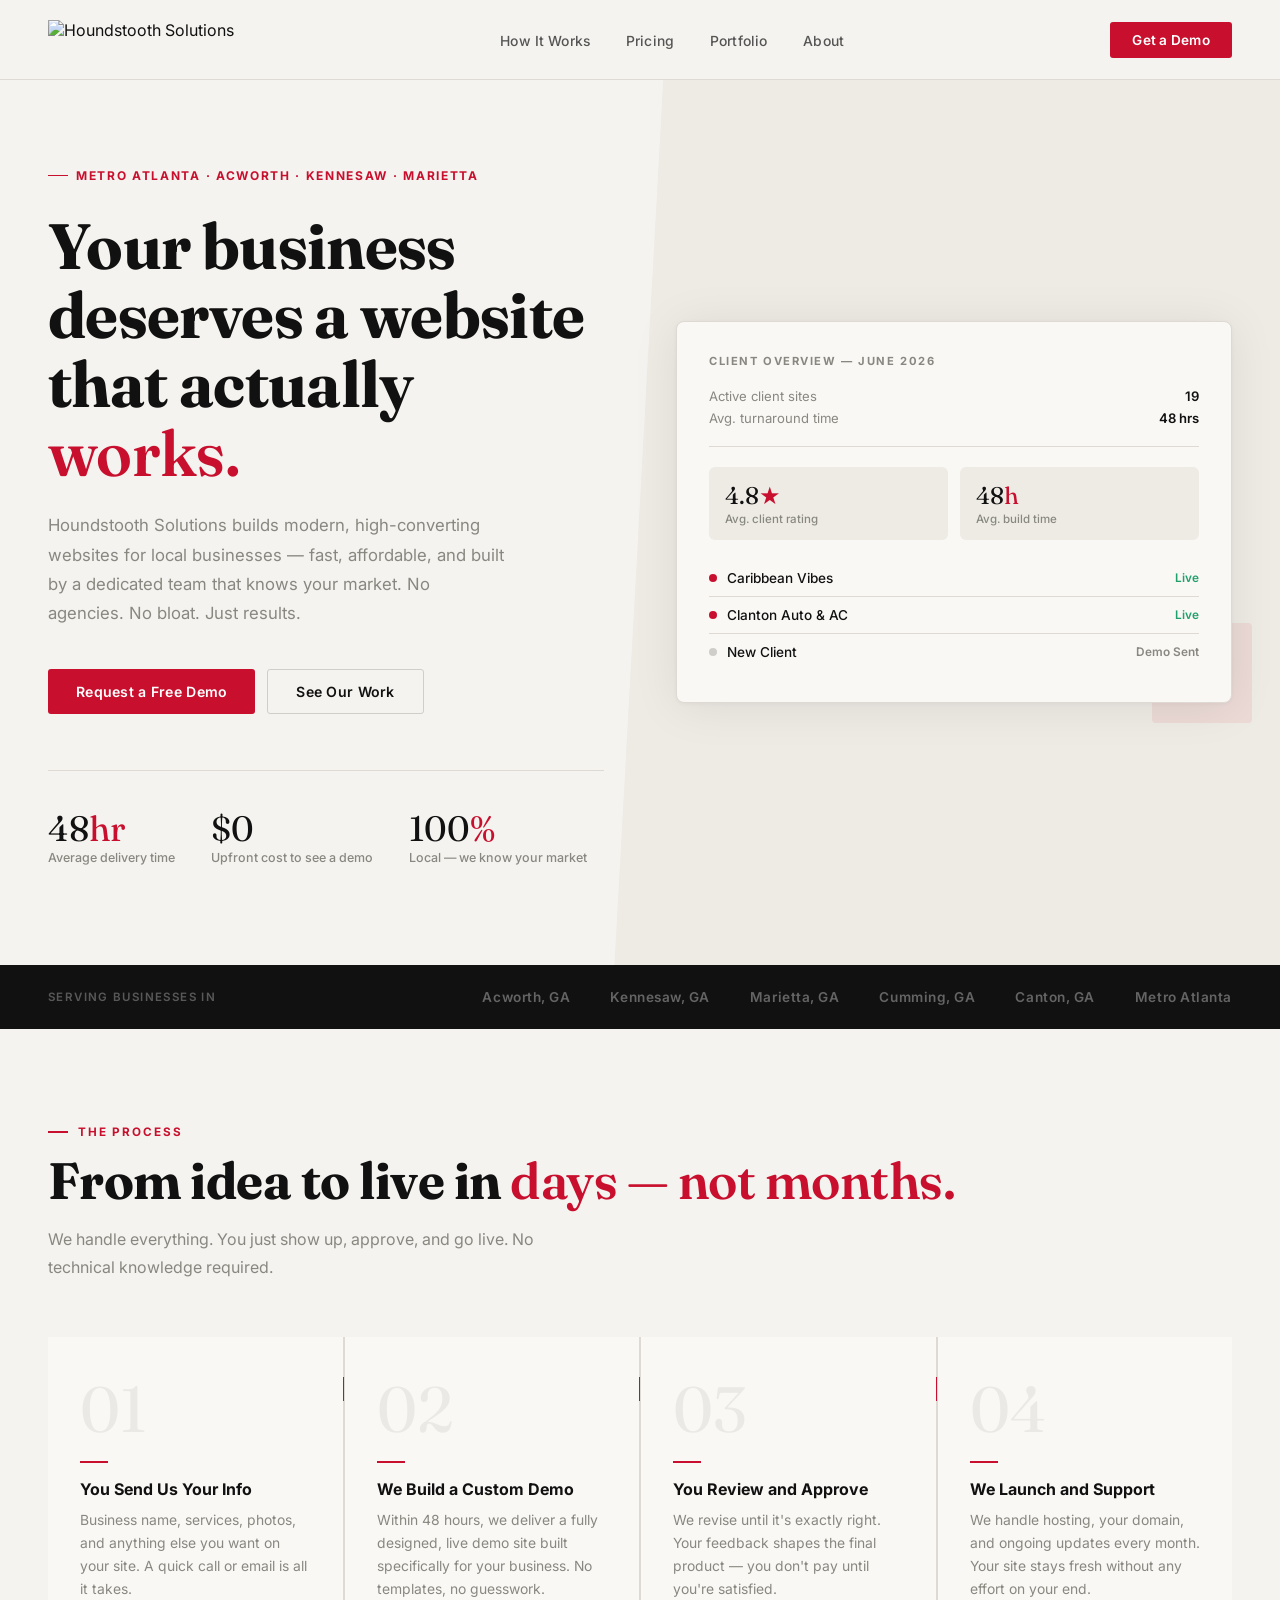
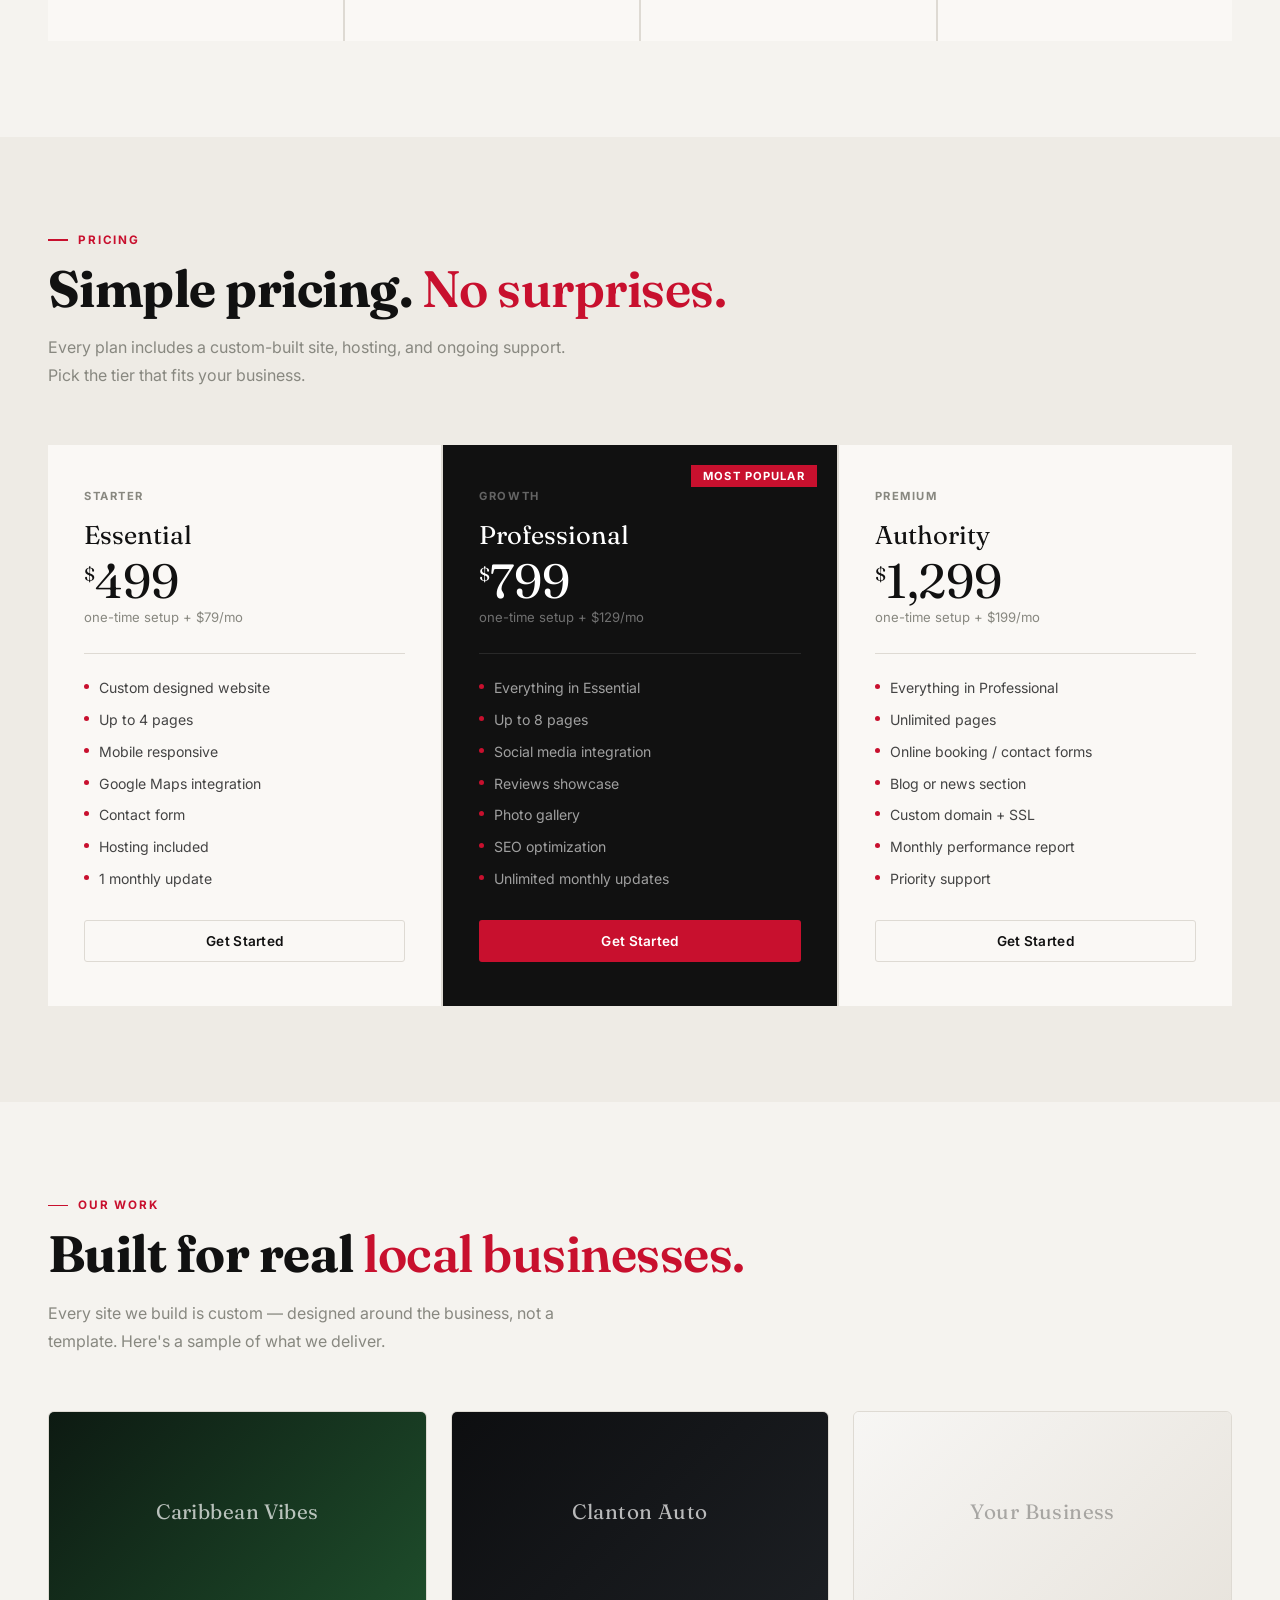
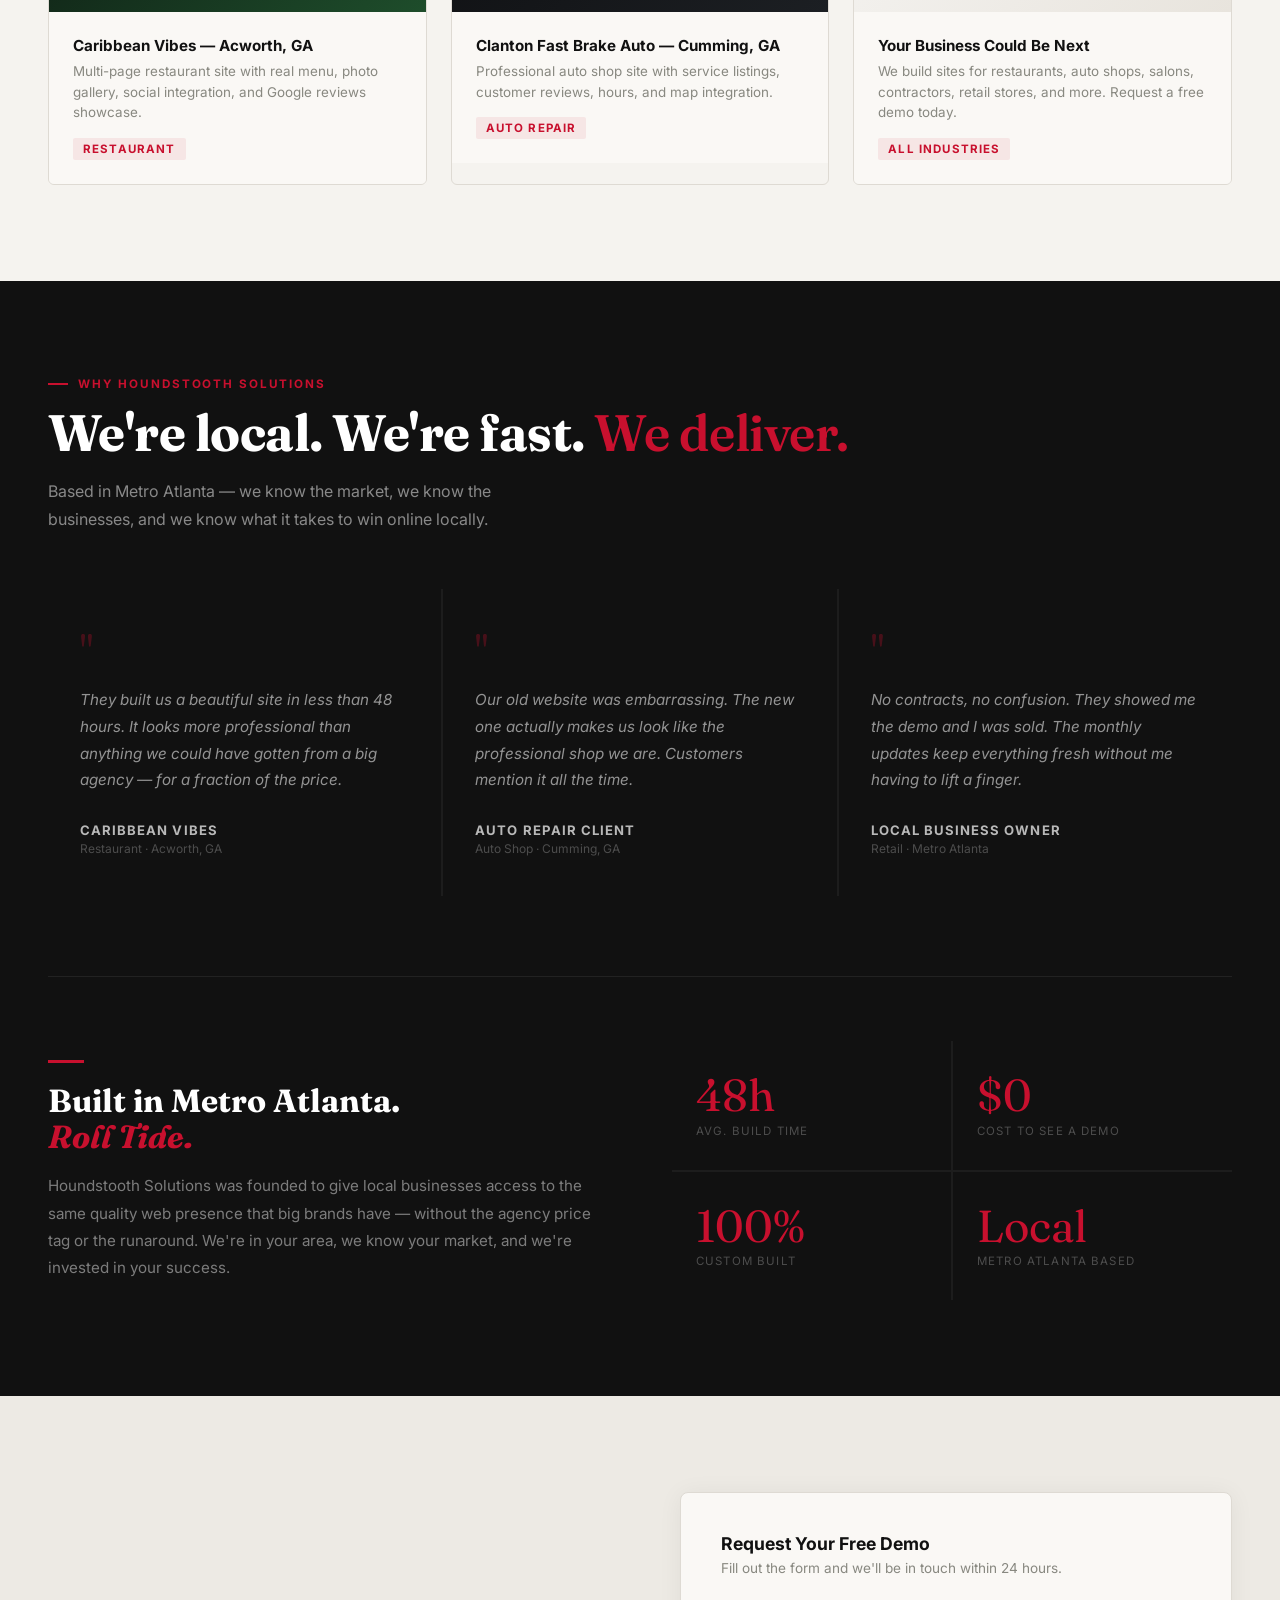
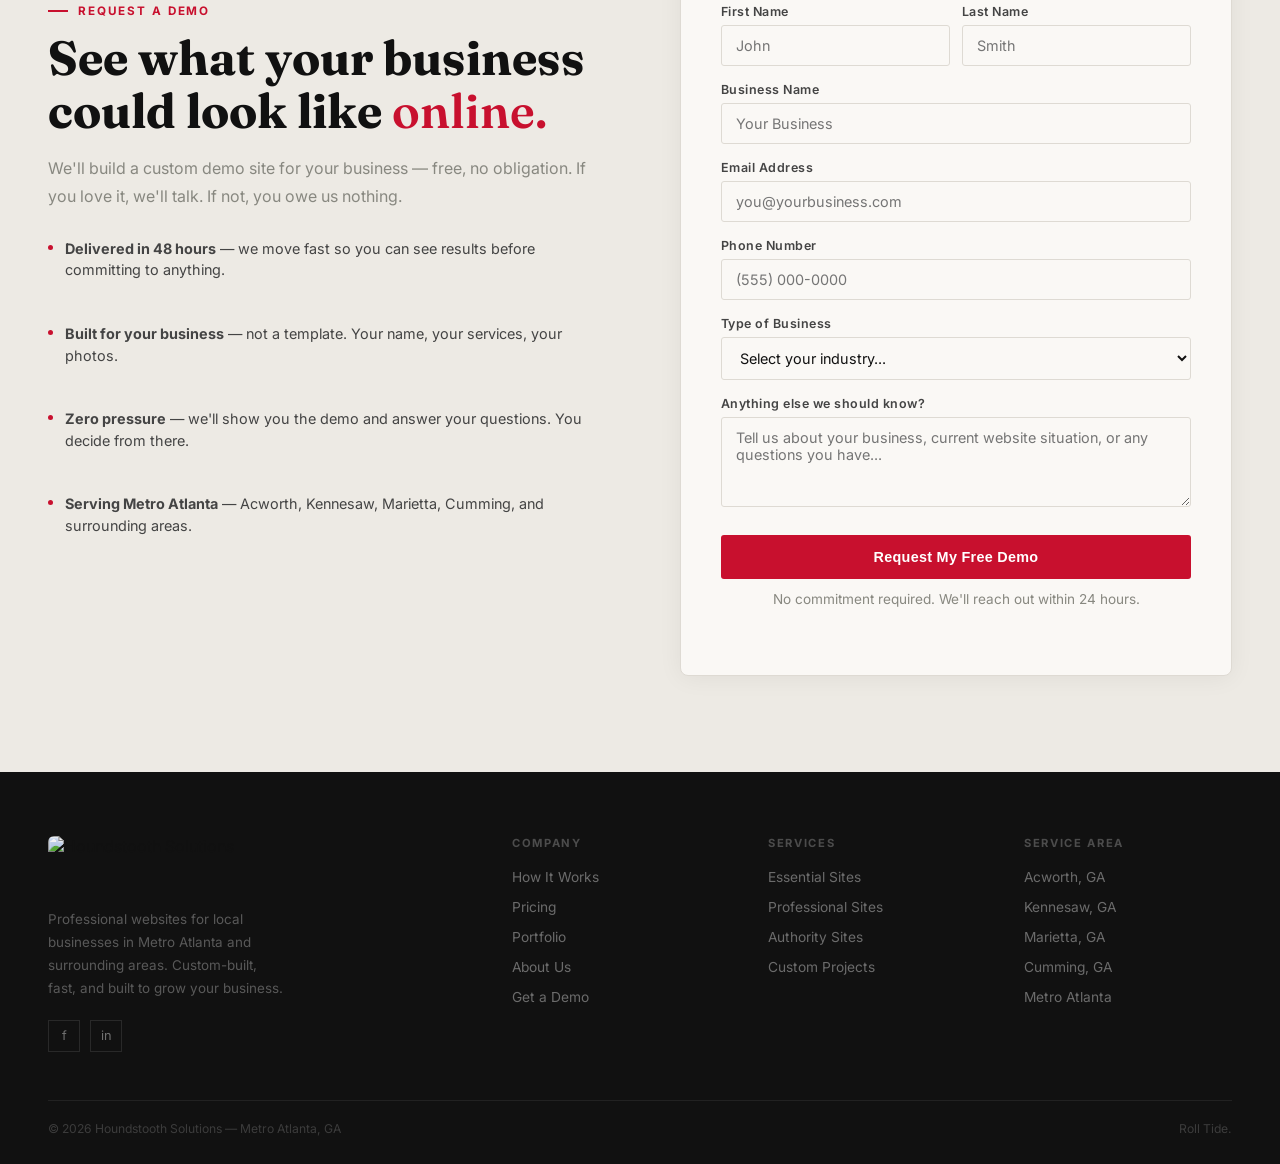
==== commit 64e73226: "Add real Houndstooth logo lockups (nav + footer)" ====
--- a/index.html
+++ b/index.html
@@ -38,7 +38,7 @@
     }
     .nav-logo { display: flex; align-items: center; gap: 0; overflow: hidden; }
     .nav-logo img {
-      height: 52px; width: auto; object-fit: contain;
+      height: 40px; width: auto; object-fit: contain;
       margin: 0;
     }
     .nav-logo-text {
@@ -330,7 +330,7 @@
     .footer { background: var(--black); padding: 64px 48px 28px; }
     .footer-inner { max-width: 1200px; margin: 0 auto; display: grid; grid-template-columns: 2fr 1fr 1fr 1fr; gap: 48px; padding-bottom: 48px; border-bottom: 1px solid rgba(255,255,255,0.07); }
     .footer-brand .f-logo { display: flex; align-items: center; gap: 10px; margin-bottom: 16px; }
-    .footer-brand .f-logo img { height: 88px; width: auto; object-fit: contain; margin: -14px -24px -14px -20px; filter: brightness(0) invert(1); opacity: 0.82; }
+    .footer-brand .f-logo img { height: 56px; width: auto; object-fit: contain; margin: 0; border-radius: 6px; opacity: 0.95; }
     .footer-brand .f-name { font-size: 0.95rem; font-weight: 700; color: #fff; }
     .footer-brand .f-name span { color: var(--crimson); }
     .footer-brand p { font-size: 0.84rem; color: rgba(255,255,255,0.3); line-height: 1.7; max-width: 240px; margin-bottom: 20px; }
@@ -370,7 +370,7 @@
       .btn-nav { display: none; }
       .hamburger { display: flex; }
       .mobile-nav { padding: 20px 24px; top: 72px; }
-      .nav-logo img { height: 46px; margin: 0; }
+      .nav-logo img { height: 36px; margin: 0; }
       .hero { padding: 120px 24px 80px; }
       .hero-inner { grid-template-columns: 1fr; gap: 48px; }
       .hero-right { display: none; }
@@ -388,7 +388,7 @@
     }
     @media (max-width: 600px) {
       .navbar { padding: 0 16px; height: 64px; }
-      .nav-logo img { height: 40px; margin: 0; }
+      .nav-logo img { height: 32px; margin: 0; }
       .mobile-nav { top: 64px; padding: 16px; }
       .mobile-nav a { font-size: 1rem; padding: 16px 0; }
       .hero { padding: 100px 16px 64px; }
@@ -429,7 +429,7 @@
 <!-- NAV -->
 <nav class="navbar">
   <div class="nav-logo">
-    <img src="https://media.base44.com/images/public/6a2cb32108188b55c8894a42/59060fb03_IMG_3178.png" alt="Houndstooth Solutions"/>
+    <img src="https://base44.app/api/apps/6a2cb32108188b55c8894a42/files/mp/public/6a2cb32108188b55c8894a42/cd95376ab_logo_primary_cropped.png" alt="Houndstooth Solutions"/>
   </div>
   <ul class="nav-links">
     <li><a href="#how">How It Works</a></li>
@@ -756,7 +756,7 @@
   <div class="footer-inner">
     <div class="footer-brand">
       <div class="f-logo">
-        <img src="https://media.base44.com/images/public/6a2cb32108188b55c8894a42/59060fb03_IMG_3178.png" alt="Houndstooth Solutions" />
+        <img src="https://base44.app/api/apps/6a2cb32108188b55c8894a42/files/mp/public/6a2cb32108188b55c8894a42/1867d8f22_logo_dark_cropped.png" alt="Houndstooth Solutions" />
       </div>
       <p>Professional websites for local businesses in Metro Atlanta and surrounding areas. Custom-built, fast, and built to grow your business.</p>
       <div class="footer-social">
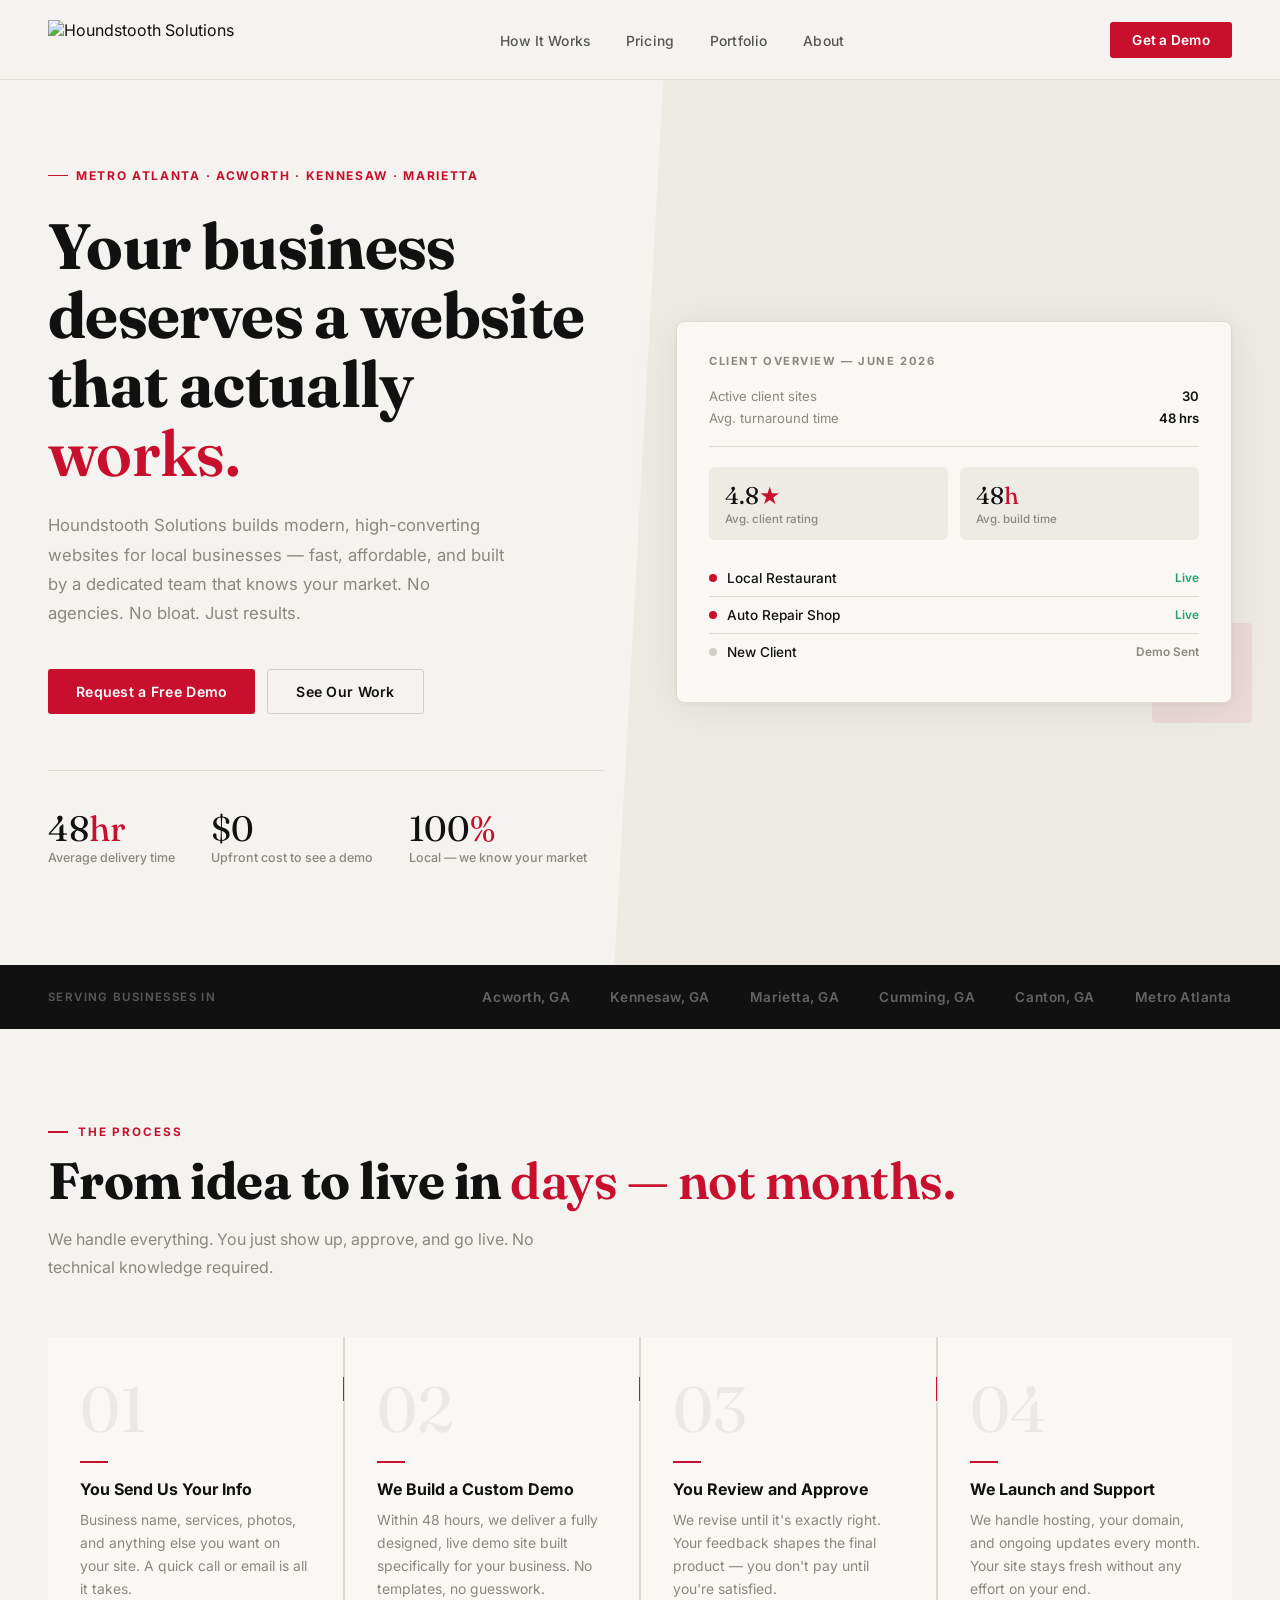
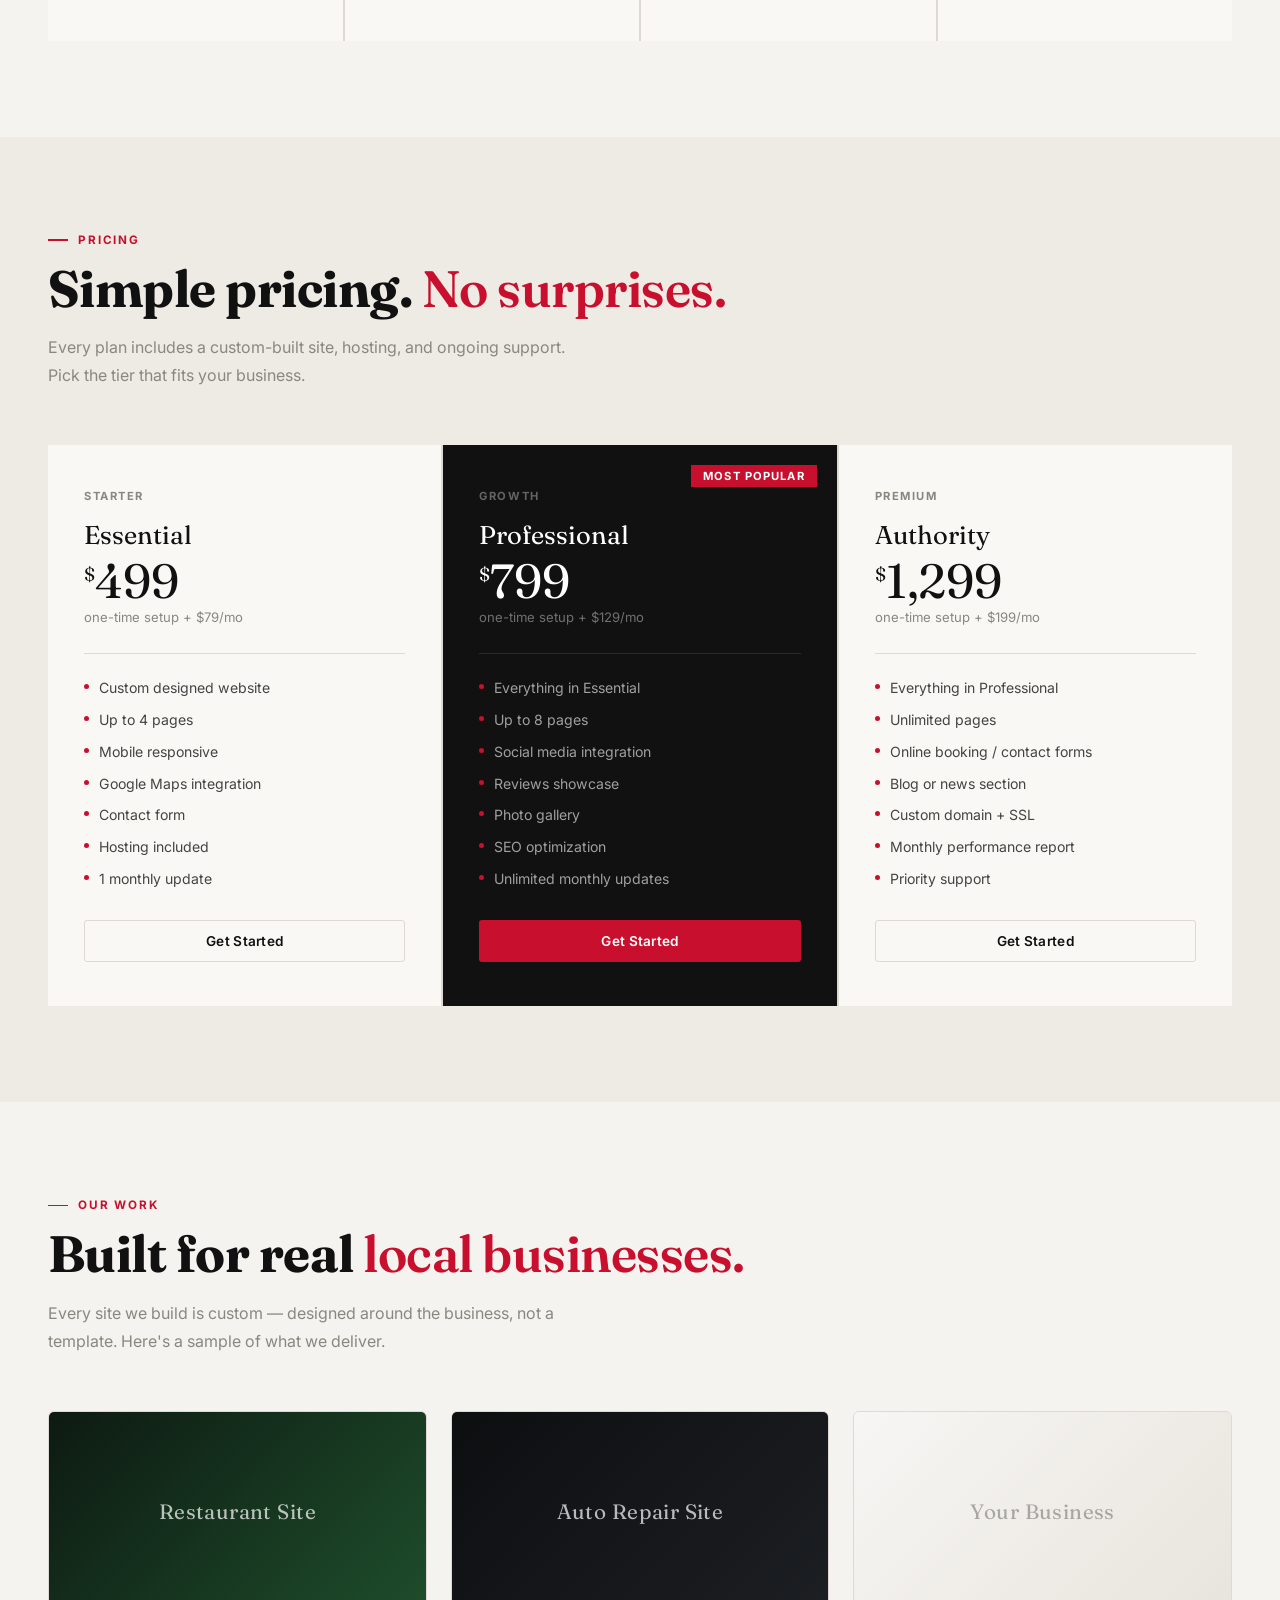
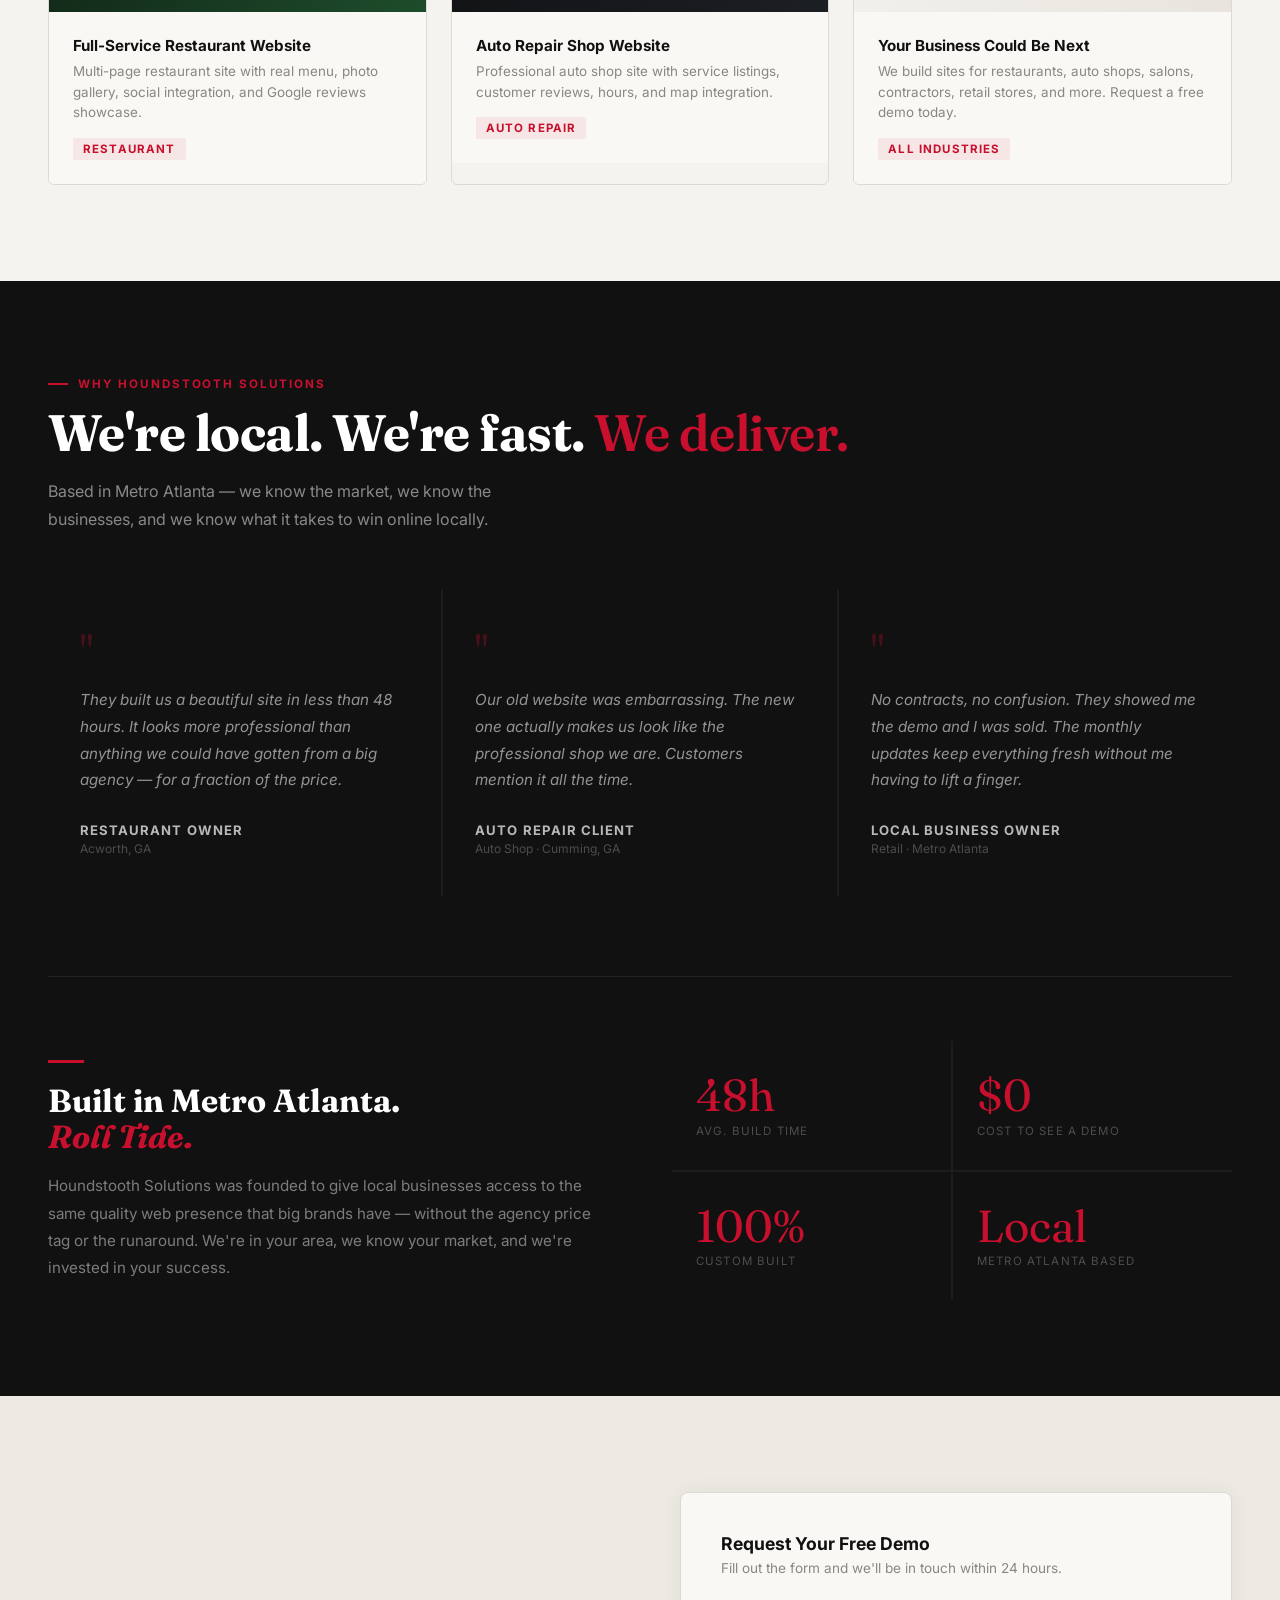
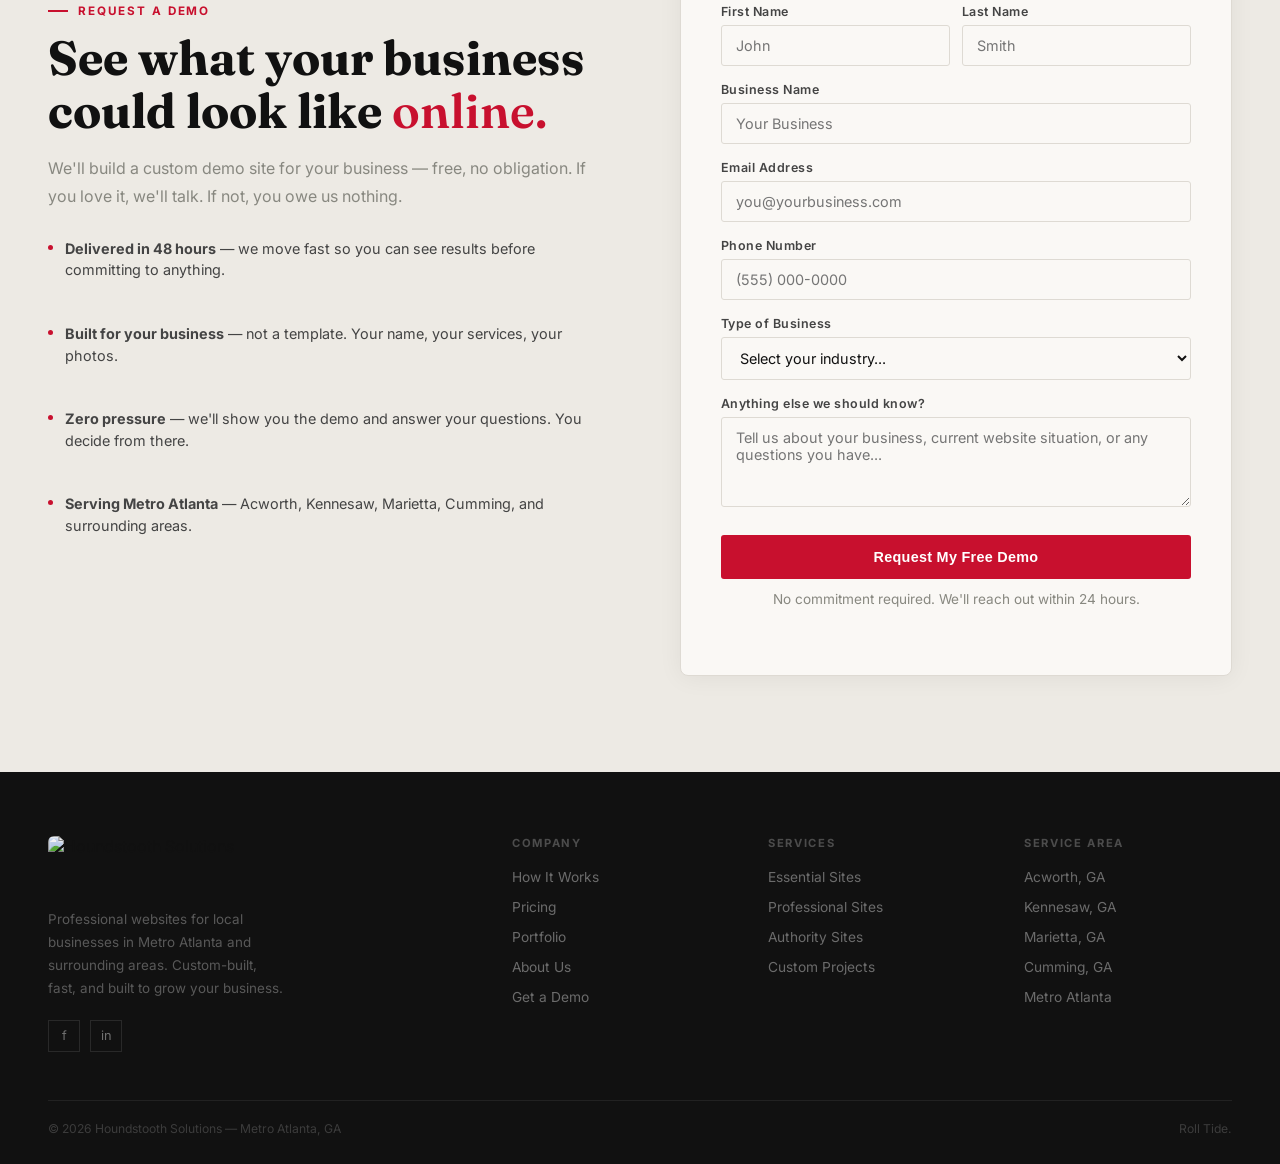
==== commit 0ccd9502: "Remove fake client names, add 30-client stat, scroll animations, hover polish, tablet fix" ====
--- a/index.html
+++ b/index.html
@@ -58,7 +58,8 @@
       padding: 10px 22px; border-radius: var(--radius);
       transition: background 0.2s; border: none; cursor: pointer; display: inline-block;
     }
-    .btn-nav:hover { background: var(--crimson-lt); }
+    .btn-nav:hover { background: var(--crimson-lt); transform: translateY(-1px); }
+    .btn-nav { transition: background 0.2s, transform 0.15s; }
     .hamburger { display: none; flex-direction: column; gap: 5px; cursor: pointer; }
     .hamburger span { width: 22px; height: 1.5px; background: #444; }
     .mobile-nav {
@@ -112,7 +113,7 @@
       padding: 14px 28px; border-radius: var(--radius);
       transition: background 0.2s, transform 0.15s; border: none; cursor: pointer; display: inline-block;
     }
-    .btn-primary:hover { background: var(--crimson-lt); transform: translateY(-1px); }
+    .btn-primary:hover { background: var(--crimson-lt); transform: translateY(-2px); box-shadow: 0 8px 20px rgba(200,16,46,0.25); }
     .btn-secondary {
       background: transparent; color: var(--black);
       font-size: 0.88rem; font-weight: 600; letter-spacing: 0.02em;
@@ -197,7 +198,8 @@
        HOW IT WORKS
     ═══════════════════════ */
     .how-grid { display: grid; grid-template-columns: repeat(4, 1fr); gap: 2px; margin-top: 56px; background: var(--border); }
-    .how-card { background: var(--white); padding: 40px 32px; position: relative; }
+    .how-card { background: var(--white); padding: 40px 32px; position: relative; transition: transform 0.3s ease, box-shadow 0.3s ease; }
+    .how-card:hover { transform: translateY(-6px); box-shadow: 0 16px 40px rgba(0,0,0,0.08); z-index: 2; }
     .how-card::after { content: ''; position: absolute; top: 40px; right: -1px; width: 1px; height: 24px; background: var(--crimson); }
     .how-card:last-child::after { display: none; }
     .how-num {
@@ -212,7 +214,9 @@
        SERVICES / PRICING
     ═══════════════════════ */
     .pricing-grid { display: grid; grid-template-columns: repeat(3, 1fr); gap: 2px; margin-top: 56px; background: var(--border); }
-    .pricing-card { background: var(--white); padding: 44px 36px; position: relative; }
+    .pricing-card { background: var(--white); padding: 44px 36px; position: relative; transition: transform 0.3s ease, box-shadow 0.3s ease; }
+    .pricing-card:hover { transform: translateY(-8px); box-shadow: 0 20px 48px rgba(0,0,0,0.1); }
+    .pricing-card.featured:hover { transform: translateY(-8px) scale(1.015); }
     .pricing-card.featured { background: var(--black); }
     .pricing-tag { font-size: 0.7rem; font-weight: 700; letter-spacing: 0.14em; text-transform: uppercase; color: var(--muted); margin-bottom: 16px; }
     .pricing-tag.light { color: rgba(255,255,255,0.35); }
@@ -256,7 +260,10 @@
     ═══════════════════════ */
     .portfolio-grid { display: grid; grid-template-columns: repeat(3, 1fr); gap: 24px; margin-top: 56px; }
     .portfolio-card { border: 1px solid var(--border); border-radius: 6px; overflow: hidden; transition: box-shadow 0.25s; }
-    .portfolio-card:hover { box-shadow: 0 8px 40px rgba(0,0,0,0.1); }
+    .portfolio-card:hover { box-shadow: 0 8px 40px rgba(0,0,0,0.1); transform: translateY(-4px); }
+    .portfolio-card { transition: box-shadow 0.25s, transform 0.25s; }
+    .portfolio-card .portfolio-preview-inner { transition: transform 0.4s ease; }
+    .portfolio-card:hover .portfolio-preview-inner { transform: scale(1.05); }
     .portfolio-preview { height: 200px; display: flex; align-items: center; justify-content: center; position: relative; overflow: hidden; }
     .portfolio-preview-inner { width: 100%; height: 100%; display: flex; align-items: center; justify-content: center; }
     .portfolio-preview.caribbean { background: linear-gradient(135deg, #0d1a12 0%, #1e4d2b 100%); }
@@ -373,7 +380,7 @@
       .nav-logo img { height: 36px; margin: 0; }
       .hero { padding: 120px 24px 80px; }
       .hero-inner { grid-template-columns: 1fr; gap: 48px; }
-      .hero-right { display: none; }
+      .hero-right { max-width: 460px; margin: 0 auto; }
       .logo-band { padding: 20px 24px; }
       .section { padding: 72px 24px; }
       .how-grid { grid-template-columns: 1fr 1fr; gap: 2px; }
@@ -385,6 +392,9 @@
       .footer-inner { grid-template-columns: 1fr 1fr; gap: 32px; }
       .footer { padding: 48px 24px 24px; }
       .about-blurb { grid-template-columns: 1fr; gap: 32px; margin-top: 56px; padding-top: 40px; }
+    }
+    @media (max-width: 700px) {
+      .hero-right { display: none; }
     }
     @media (max-width: 600px) {
       .navbar { padding: 0 16px; height: 64px; }
@@ -422,6 +432,29 @@
       .about-stat-num { font-size: 2.2rem; }
       .about-blurb-title { font-size: 1.6rem; }
     }
+  
+    /* Scroll reveal */
+    .reveal { opacity: 0; transform: translateY(24px); transition: opacity 0.7s ease, transform 0.7s ease; }
+    .reveal.visible { opacity: 1; transform: translateY(0); }
+    .reveal-stagger.visible .how-card,
+    .reveal-stagger.visible .pricing-card,
+    .reveal-stagger.visible .portfolio-card,
+    .reveal-stagger.visible .testimonial-card,
+    .reveal-stagger.visible .about-stat { opacity: 1; transform: translateY(0); }
+    .reveal-stagger .how-card,
+    .reveal-stagger .pricing-card,
+    .reveal-stagger .portfolio-card,
+    .reveal-stagger .testimonial-card,
+    .reveal-stagger .about-stat { opacity: 0; transform: translateY(24px); transition: opacity 0.6s ease, transform 0.6s ease; }
+    .reveal-stagger.visible .how-card:nth-child(1), .reveal-stagger.visible .pricing-card:nth-child(1), .reveal-stagger.visible .portfolio-card:nth-child(1), .reveal-stagger.visible .testimonial-card:nth-child(1) { transition-delay: 0.05s; }
+    .reveal-stagger.visible .how-card:nth-child(2), .reveal-stagger.visible .pricing-card:nth-child(2), .reveal-stagger.visible .portfolio-card:nth-child(2), .reveal-stagger.visible .testimonial-card:nth-child(2) { transition-delay: 0.15s; }
+    .reveal-stagger.visible .how-card:nth-child(3), .reveal-stagger.visible .pricing-card:nth-child(3), .reveal-stagger.visible .portfolio-card:nth-child(3), .reveal-stagger.visible .testimonial-card:nth-child(3) { transition-delay: 0.25s; }
+    .reveal-stagger.visible .how-card:nth-child(4) { transition-delay: 0.35s; }
+    @media (prefers-reduced-motion: reduce) {
+      .reveal, .reveal-stagger .how-card, .reveal-stagger .pricing-card, .reveal-stagger .portfolio-card, .reveal-stagger .testimonial-card, .reveal-stagger .about-stat {
+        opacity: 1 !important; transform: none !important; transition: none !important;
+      }
+    }
   </style>
 </head>
 <body>
@@ -429,7 +462,7 @@
 <!-- NAV -->
 <nav class="navbar">
   <div class="nav-logo">
-    <img src="https://base44.app/api/apps/6a2cb32108188b55c8894a42/files/mp/public/6a2cb32108188b55c8894a42/cd95376ab_logo_primary_cropped.png" alt="Houndstooth Solutions"/>
+    <img src="https://base44.app/api/apps/6a2cb32108188b55c8894a42/files/mp/public/6a2cb32108188b55c8894a42/d80afd3bd_logo_primary_transparent.png" alt="Houndstooth Solutions"/>
   </div>
   <ul class="nav-links">
     <li><a href="#how">How It Works</a></li>
@@ -470,7 +503,7 @@
     <div class="hero-right">
       <div class="hero-card">
         <div class="hero-card-label">Client Overview — June 2026</div>
-        <div class="hero-card-row"><span>Active client sites</span><strong>19</strong></div>
+        <div class="hero-card-row"><span>Active client sites</span><strong>30</strong></div>
         <div class="hero-card-row"><span>Avg. turnaround time</span><strong>48 hrs</strong></div>
         <div class="hero-divider"></div>
         <div class="hero-card-stat-row">
@@ -478,8 +511,8 @@
           <div class="hero-mini-stat"><div class="v">48<span>h</span></div><div class="k">Avg. build time</div></div>
         </div>
         <div class="hero-card-clients">
-          <div class="hero-card-client-row"><div class="client-dot"></div><span class="client-name">Caribbean Vibes</span><span class="client-status">Live</span></div>
-          <div class="hero-card-client-row"><div class="client-dot"></div><span class="client-name">Clanton Auto & AC</span><span class="client-status">Live</span></div>
+          <div class="hero-card-client-row"><div class="client-dot"></div><span class="client-name">Local Restaurant</span><span class="client-status">Live</span></div>
+          <div class="hero-card-client-row"><div class="client-dot"></div><span class="client-name">Auto Repair Shop</span><span class="client-status">Live</span></div>
           <div class="hero-card-client-row"><div class="client-dot grey"></div><span class="client-name">New Client</span><span class="client-status pending">Demo Sent</span></div>
         </div>
       </div>
@@ -507,9 +540,9 @@
 <section class="section" id="how">
   <div class="container">
     <div class="section-eyebrow">The Process</div>
-    <h2 class="section-title">From idea to live in <em>days — not months.</em></h2>
+    <h2 class="section-title reveal">From idea to live in <em>days — not months.</em></h2>
     <p class="section-sub">We handle everything. You just show up, approve, and go live. No technical knowledge required.</p>
-    <div class="how-grid">
+    <div class="how-grid reveal-stagger">
       <div class="how-card">
         <div class="how-num">01</div>
         <div class="how-line"></div>
@@ -542,9 +575,9 @@
 <section class="section section-off" id="services">
   <div class="container">
     <div class="section-eyebrow">Pricing</div>
-    <h2 class="section-title">Simple pricing. <em>No surprises.</em></h2>
+    <h2 class="section-title reveal">Simple pricing. <em>No surprises.</em></h2>
     <p class="section-sub">Every plan includes a custom-built site, hosting, and ongoing support. Pick the tier that fits your business.</p>
-    <div class="pricing-grid">
+    <div class="pricing-grid reveal-stagger">
       <div class="pricing-card">
         <div class="pricing-tag">Starter</div>
         <div class="pricing-name">Essential</div>
@@ -605,25 +638,25 @@
 <section class="section" id="portfolio">
   <div class="container">
     <div class="section-eyebrow">Our Work</div>
-    <h2 class="section-title">Built for real <em>local businesses.</em></h2>
+    <h2 class="section-title reveal">Built for real <em>local businesses.</em></h2>
     <p class="section-sub">Every site we build is custom — designed around the business, not a template. Here's a sample of what we deliver.</p>
-    <div class="portfolio-grid">
+    <div class="portfolio-grid reveal-stagger">
       <div class="portfolio-card">
         <div class="portfolio-preview caribbean">
-          <div class="portfolio-preview-inner"><span class="portfolio-preview-label">Caribbean Vibes</span></div>
+          <div class="portfolio-preview-inner"><span class="portfolio-preview-label">Restaurant Site</span></div>
         </div>
         <div class="portfolio-info">
-          <h3>Caribbean Vibes — Acworth, GA</h3>
+          <h3>Full-Service Restaurant Website</h3>
           <p>Multi-page restaurant site with real menu, photo gallery, social integration, and Google reviews showcase.</p>
           <span class="portfolio-chip">Restaurant</span>
         </div>
       </div>
       <div class="portfolio-card">
         <div class="portfolio-preview auto">
-          <div class="portfolio-preview-inner"><span class="portfolio-preview-label">Clanton Auto</span></div>
+          <div class="portfolio-preview-inner"><span class="portfolio-preview-label">Auto Repair Site</span></div>
         </div>
         <div class="portfolio-info">
-          <h3>Clanton Fast Brake Auto — Cumming, GA</h3>
+          <h3>Auto Repair Shop Website</h3>
           <p>Professional auto shop site with service listings, customer reviews, hours, and map integration.</p>
           <span class="portfolio-chip">Auto Repair</span>
         </div>
@@ -648,12 +681,12 @@
     <div class="section-eyebrow">Why Houndstooth Solutions</div>
     <h2 class="section-title light">We're local. We're fast. <em style="color:var(--crimson);">We deliver.</em></h2>
     <p class="section-sub light">Based in Metro Atlanta — we know the market, we know the businesses, and we know what it takes to win online locally.</p>
-    <div class="testimonials-grid" style="margin-top:56px;">
+    <div class="testimonials-grid reveal-stagger" style="margin-top:56px;">
       <div class="testimonial-card">
         <div class="testimonial-quote">"</div>
         <p class="testimonial-text">They built us a beautiful site in less than 48 hours. It looks more professional than anything we could have gotten from a big agency — for a fraction of the price.</p>
-        <div class="testimonial-author">Caribbean Vibes</div>
-        <div class="testimonial-role">Restaurant · Acworth, GA</div>
+        <div class="testimonial-author">Restaurant Owner</div>
+        <div class="testimonial-role">Acworth, GA</div>
       </div>
       <div class="testimonial-card">
         <div class="testimonial-quote">"</div>
@@ -676,7 +709,7 @@
         <h3 class="about-blurb-title">Built in Metro Atlanta.<br/><em style="color:var(--crimson);">Roll Tide.</em></h3>
         <p class="about-blurb-text">Houndstooth Solutions was founded to give local businesses access to the same quality web presence that big brands have — without the agency price tag or the runaround. We're in your area, we know your market, and we're invested in your success.</p>
       </div>
-      <div class="about-stats-grid">
+      <div class="about-stats-grid reveal-stagger">
         <div class="about-stat"><div class="about-stat-num">48h</div><div class="about-stat-label">Avg. build time</div></div>
         <div class="about-stat"><div class="about-stat-num">$0</div><div class="about-stat-label">Cost to see a demo</div></div>
         <div class="about-stat"><div class="about-stat-num">100%</div><div class="about-stat-label">Custom built</div></div>
@@ -801,6 +834,22 @@
 </footer>
 
 <script>
+  // Scroll reveal
+  const revealEls = document.querySelectorAll('.reveal, .reveal-stagger');
+  if ('IntersectionObserver' in window) {
+    const io = new IntersectionObserver((entries) => {
+      entries.forEach(entry => {
+        if (entry.isIntersecting) {
+          entry.target.classList.add('visible');
+          io.unobserve(entry.target);
+        }
+      });
+    }, { threshold: 0.15, rootMargin: '0px 0px -60px 0px' });
+    revealEls.forEach(el => io.observe(el));
+  } else {
+    revealEls.forEach(el => el.classList.add('visible'));
+  }
+
   document.getElementById('hamburger').addEventListener('click', () => {
     document.getElementById('mobileNav').classList.toggle('open');
   });
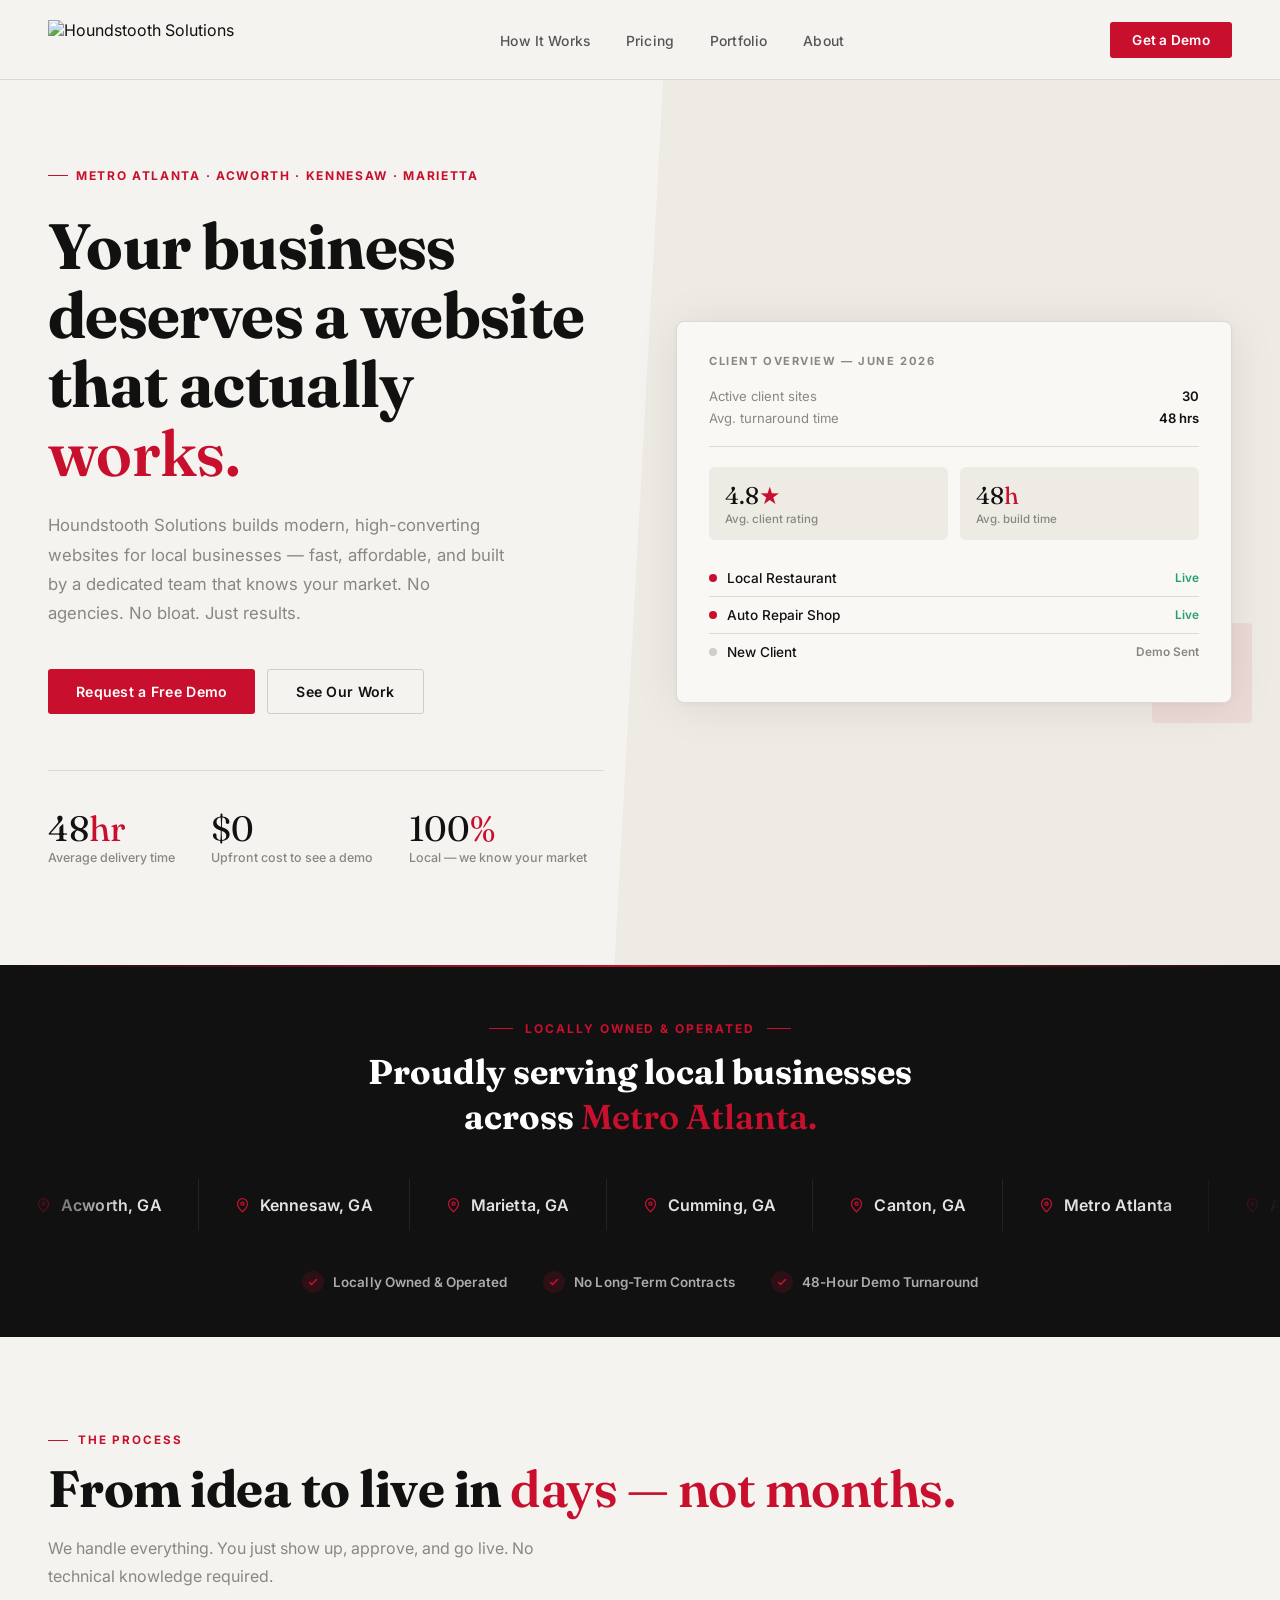
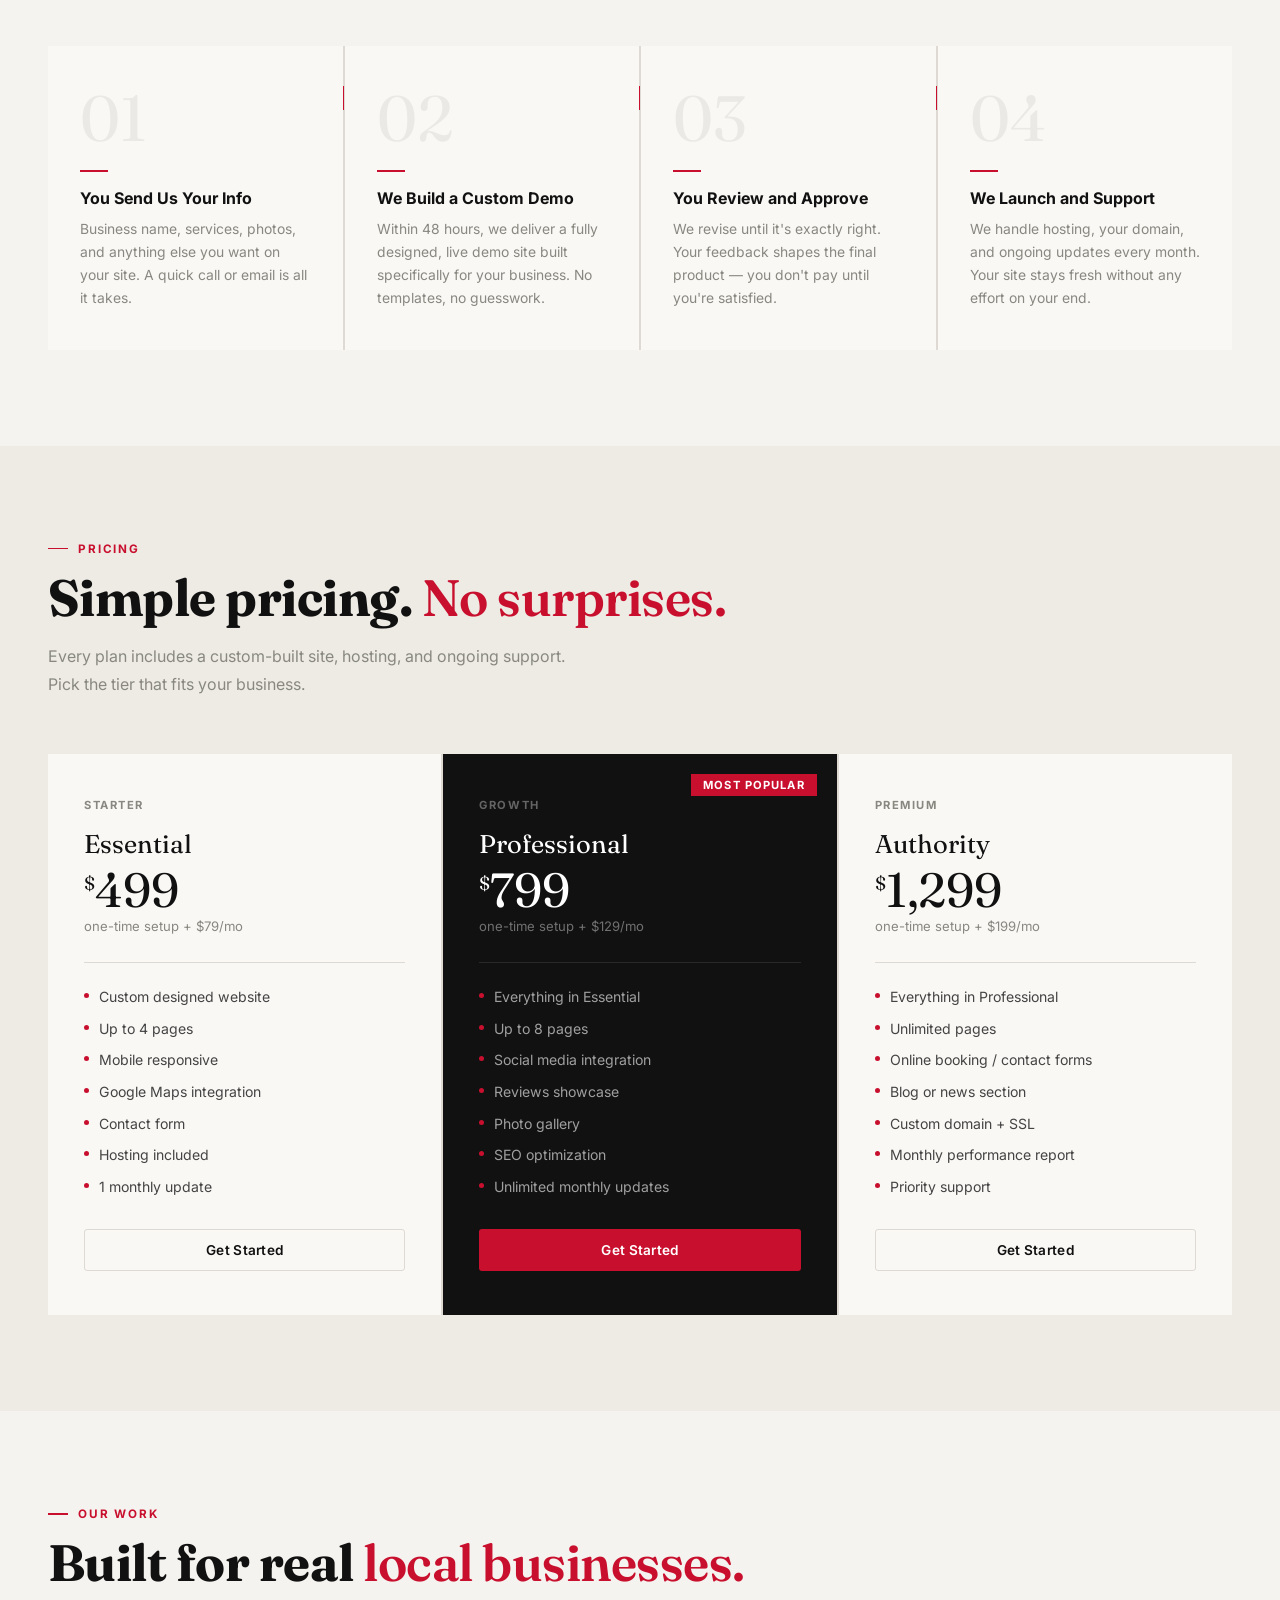
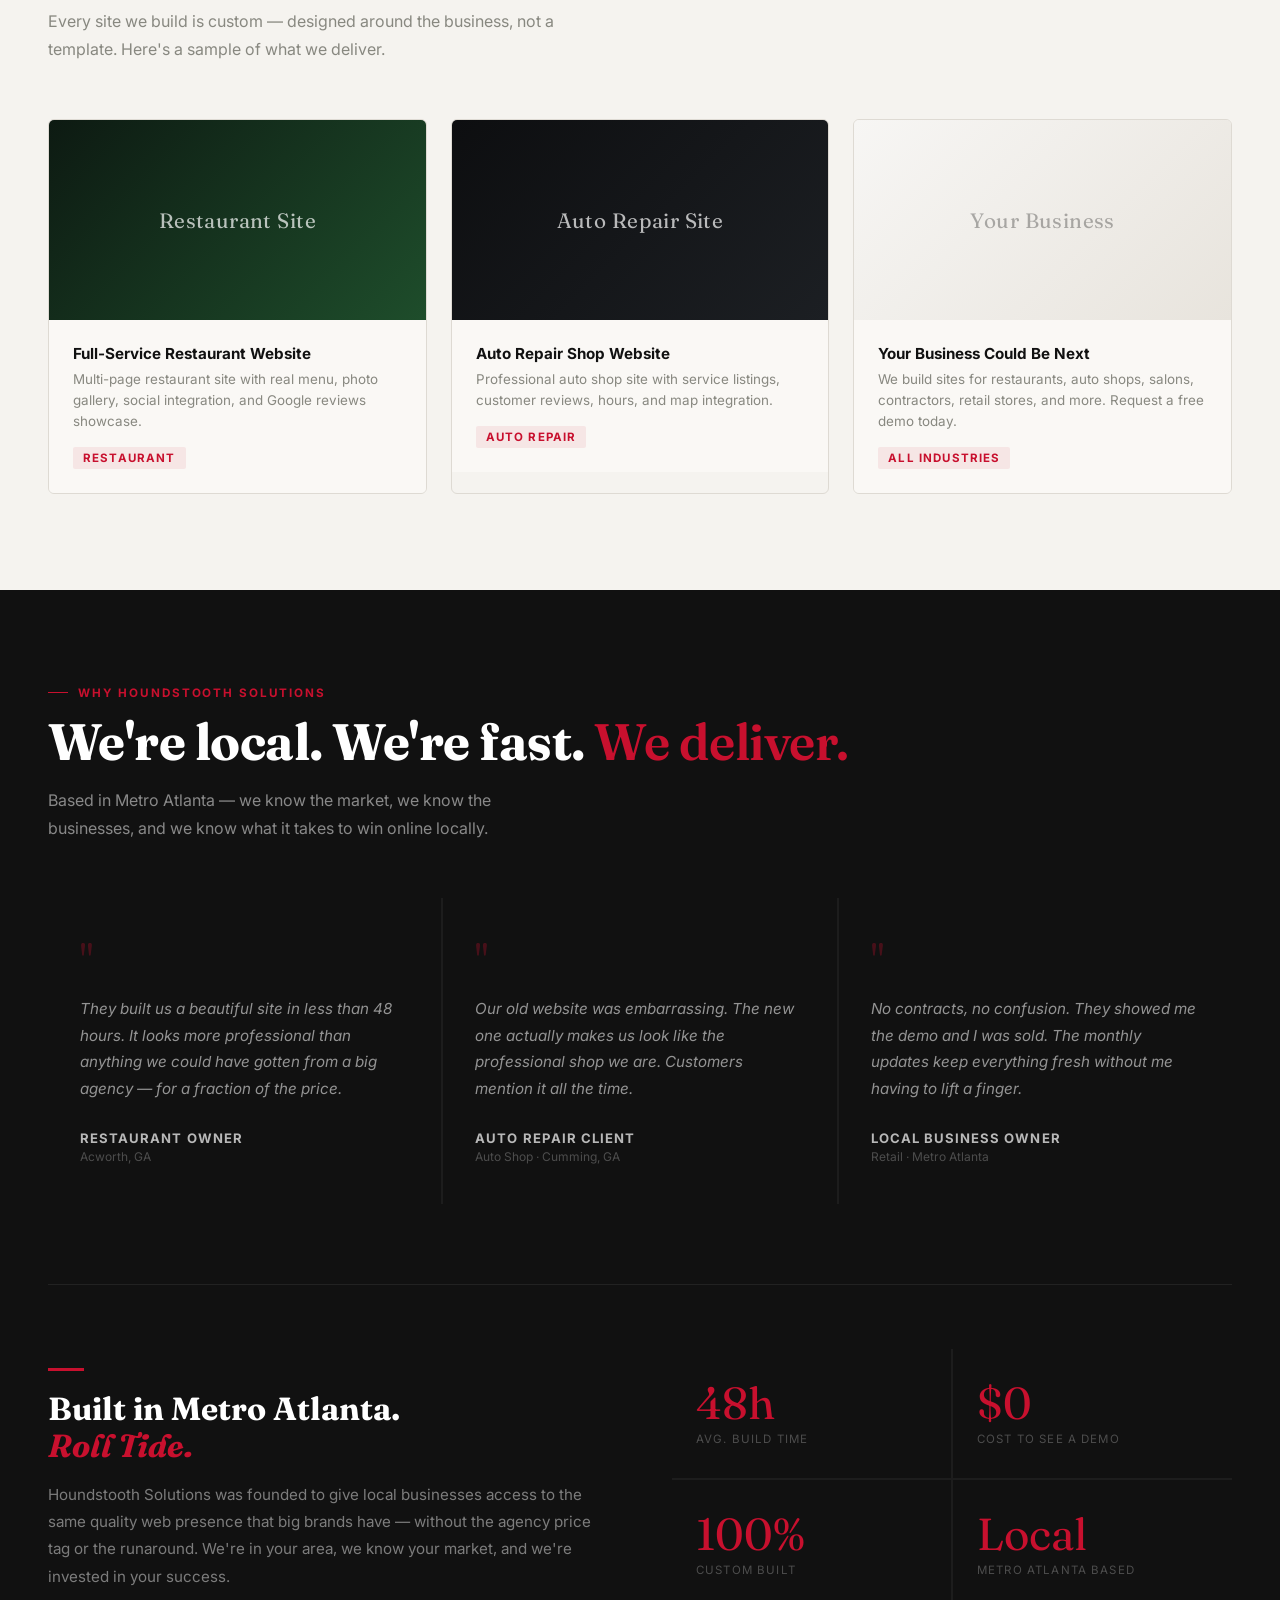
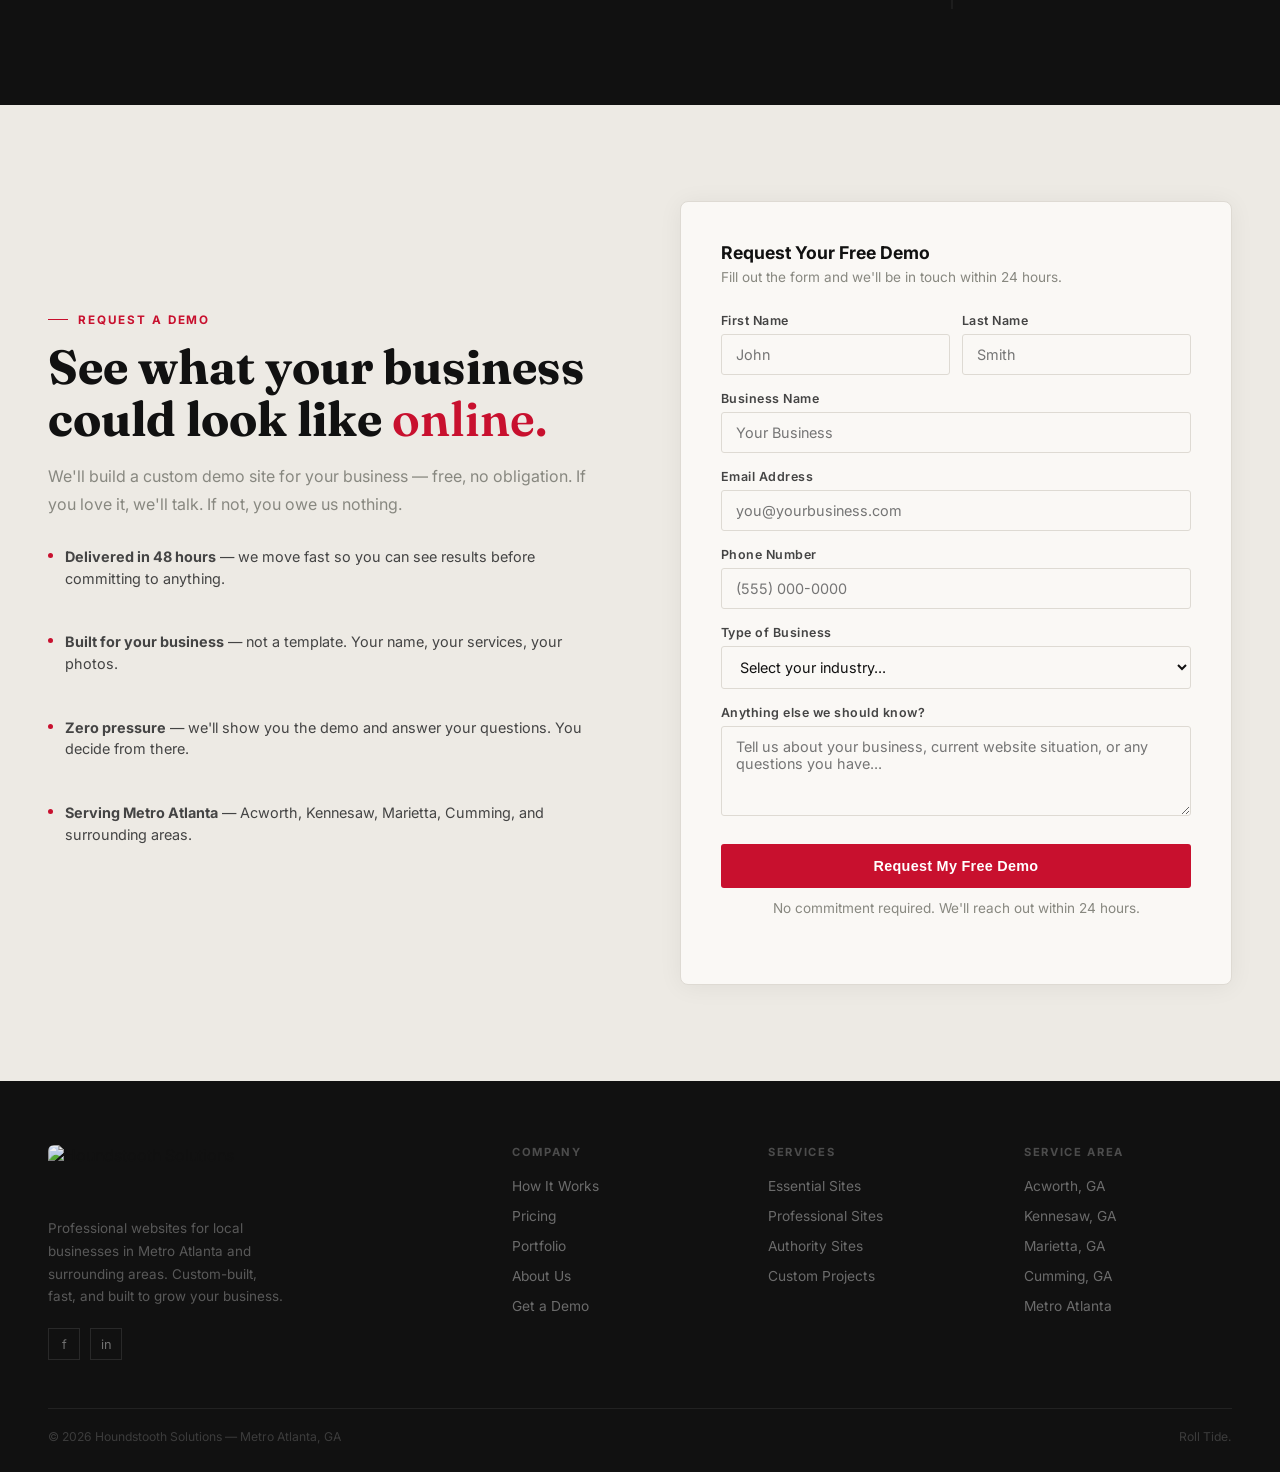
==== commit 4a532c6c: "Transparent footer logo, redesign trust band with animated marquee + badges" ====
--- a/index.html
+++ b/index.html
@@ -165,11 +165,39 @@
     /* ═══════════════════════
        LOGO BAND
     ═══════════════════════ */
-    .logo-band { background: var(--black); padding: 24px 48px; }
-    .logo-band-inner { max-width: 1200px; margin: 0 auto; display: flex; align-items: center; justify-content: space-between; flex-wrap: wrap; gap: 20px; }
-    .logo-band-label { font-size: 0.72rem; font-weight: 600; letter-spacing: 0.12em; text-transform: uppercase; color: rgba(255,255,255,0.3); white-space: nowrap; }
-    .logo-band-items { display: flex; gap: 40px; align-items: center; flex-wrap: wrap; }
-    .logo-band-item { font-size: 0.85rem; font-weight: 600; color: rgba(255,255,255,0.35); letter-spacing: 0.04em; }
+    .trust-band { background: var(--black); padding: 56px 0 44px; position: relative; overflow: hidden; }
+    .trust-band::before {
+      content: ''; position: absolute; top: 0; left: 0; right: 0; height: 2px;
+      background: linear-gradient(90deg, transparent, var(--crimson), transparent);
+    }
+    .trust-head { text-align: center; max-width: 640px; margin: 0 auto 40px; padding: 0 24px; }
+    .trust-eyebrow {
+      font-size: 0.75rem; font-weight: 700; letter-spacing: 0.16em; text-transform: uppercase;
+      color: var(--crimson); margin-bottom: 14px; display: flex; align-items: center; justify-content: center; gap: 12px;
+    }
+    .trust-eyebrow::before, .trust-eyebrow::after { content: ''; width: 24px; height: 1.5px; background: var(--crimson); }
+    .trust-title { font-family: 'Fraunces', serif; font-size: clamp(1.5rem, 3vw, 2.15rem); color: #fff; line-height: 1.3; }
+    .trust-title em { color: var(--crimson); font-style: normal; font-weight: 600; }
+    .marquee-wrap {
+      position: relative; width: 100%; overflow: hidden;
+      -webkit-mask-image: linear-gradient(to right, transparent, black 10%, black 90%, transparent);
+      mask-image: linear-gradient(to right, transparent, black 10%, black 90%, transparent);
+      margin-bottom: 40px;
+    }
+    .marquee-track { display: flex; width: max-content; animation: marqueeScroll 30s linear infinite; }
+    .marquee-track:hover { animation-play-state: paused; }
+    @keyframes marqueeScroll { from { transform: translateX(0); } to { transform: translateX(-50%); } }
+    .trust-pill { display: flex; align-items: center; gap: 10px; padding: 16px 36px; border-right: 1px solid rgba(255,255,255,0.08); white-space: nowrap; }
+    .trust-pill svg { color: var(--crimson); flex-shrink: 0; }
+    .trust-pill-city { font-size: 1rem; font-weight: 600; color: rgba(255,255,255,0.88); letter-spacing: 0.01em; }
+    .trust-badges { display: flex; align-items: center; justify-content: center; gap: 36px; flex-wrap: wrap; padding: 0 24px; }
+    .trust-badge { display: flex; align-items: center; gap: 9px; }
+    .trust-badge-icon {
+      width: 22px; height: 22px; border-radius: 50%; background: rgba(200,16,46,0.15);
+      display: flex; align-items: center; justify-content: center; flex-shrink: 0;
+    }
+    .trust-badge-icon svg { color: var(--crimson); }
+    .trust-badge-label { font-size: 0.84rem; font-weight: 600; color: rgba(255,255,255,0.65); letter-spacing: 0.01em; }
 
     /* ═══════════════════════
        SECTION DEFAULTS
@@ -381,7 +409,8 @@
       .hero { padding: 120px 24px 80px; }
       .hero-inner { grid-template-columns: 1fr; gap: 48px; }
       .hero-right { max-width: 460px; margin: 0 auto; }
-      .logo-band { padding: 20px 24px; }
+      .trust-band { padding: 44px 0 32px; }
+      .trust-pill { padding: 14px 24px; }
       .section { padding: 72px 24px; }
       .how-grid { grid-template-columns: 1fr 1fr; gap: 2px; }
       .how-card::after { display: none; }
@@ -409,9 +438,10 @@
       .hero-btns .btn-secondary { width: 100%; text-align: center; padding: 15px 20px; }
       .hero-proof { gap: 20px; flex-wrap: wrap; }
       .hero-proof-item .n { font-size: 1.8rem; }
-      .logo-band { padding: 16px; }
-      .logo-band-inner { flex-direction: column; gap: 12px; }
-      .logo-band-items { gap: 20px; flex-wrap: wrap; }
+      .trust-band { padding: 36px 0 28px; }
+      .trust-pill { padding: 12px 18px; }
+      .trust-badges { gap: 18px; }
+      .trust-badge-label { font-size: 0.78rem; }
       .section { padding: 56px 16px; }
       .section-title { font-size: 1.9rem; }
       .how-grid { grid-template-columns: 1fr; }
@@ -521,18 +551,32 @@
   </div>
 </section>
 
-<!-- LOGO BAND -->
-<div class="logo-band">
-  <div class="logo-band-inner">
-    <span class="logo-band-label">Serving businesses in</span>
-    <div class="logo-band-items">
-      <span class="logo-band-item">Acworth, GA</span>
-      <span class="logo-band-item">Kennesaw, GA</span>
-      <span class="logo-band-item">Marietta, GA</span>
-      <span class="logo-band-item">Cumming, GA</span>
-      <span class="logo-band-item">Canton, GA</span>
-      <span class="logo-band-item">Metro Atlanta</span>
-    </div>
+<!-- TRUST BAND -->
+<div class="trust-band">
+  <div class="trust-head reveal">
+    <div class="trust-eyebrow">Locally Owned &amp; Operated</div>
+    <h2 class="trust-title">Proudly serving local businesses across <em>Metro Atlanta.</em></h2>
+  </div>
+  <div class="marquee-wrap">
+    <div class="marquee-track">
+      <div class="trust-pill"><svg width="15" height="15" viewBox="0 0 24 24" fill="none" stroke="currentColor" stroke-width="2" stroke-linecap="round" stroke-linejoin="round"><path d="M12 22s8-7.58 8-13a8 8 0 1 0-16 0c0 5.42 8 13 8 13z"/><circle cx="12" cy="9" r="2.5"/></svg><span class="trust-pill-city">Acworth, GA</span></div>
+      <div class="trust-pill"><svg width="15" height="15" viewBox="0 0 24 24" fill="none" stroke="currentColor" stroke-width="2" stroke-linecap="round" stroke-linejoin="round"><path d="M12 22s8-7.58 8-13a8 8 0 1 0-16 0c0 5.42 8 13 8 13z"/><circle cx="12" cy="9" r="2.5"/></svg><span class="trust-pill-city">Kennesaw, GA</span></div>
+      <div class="trust-pill"><svg width="15" height="15" viewBox="0 0 24 24" fill="none" stroke="currentColor" stroke-width="2" stroke-linecap="round" stroke-linejoin="round"><path d="M12 22s8-7.58 8-13a8 8 0 1 0-16 0c0 5.42 8 13 8 13z"/><circle cx="12" cy="9" r="2.5"/></svg><span class="trust-pill-city">Marietta, GA</span></div>
+      <div class="trust-pill"><svg width="15" height="15" viewBox="0 0 24 24" fill="none" stroke="currentColor" stroke-width="2" stroke-linecap="round" stroke-linejoin="round"><path d="M12 22s8-7.58 8-13a8 8 0 1 0-16 0c0 5.42 8 13 8 13z"/><circle cx="12" cy="9" r="2.5"/></svg><span class="trust-pill-city">Cumming, GA</span></div>
+      <div class="trust-pill"><svg width="15" height="15" viewBox="0 0 24 24" fill="none" stroke="currentColor" stroke-width="2" stroke-linecap="round" stroke-linejoin="round"><path d="M12 22s8-7.58 8-13a8 8 0 1 0-16 0c0 5.42 8 13 8 13z"/><circle cx="12" cy="9" r="2.5"/></svg><span class="trust-pill-city">Canton, GA</span></div>
+      <div class="trust-pill"><svg width="15" height="15" viewBox="0 0 24 24" fill="none" stroke="currentColor" stroke-width="2" stroke-linecap="round" stroke-linejoin="round"><path d="M12 22s8-7.58 8-13a8 8 0 1 0-16 0c0 5.42 8 13 8 13z"/><circle cx="12" cy="9" r="2.5"/></svg><span class="trust-pill-city">Metro Atlanta</span></div>
+      <div class="trust-pill"><svg width="15" height="15" viewBox="0 0 24 24" fill="none" stroke="currentColor" stroke-width="2" stroke-linecap="round" stroke-linejoin="round"><path d="M12 22s8-7.58 8-13a8 8 0 1 0-16 0c0 5.42 8 13 8 13z"/><circle cx="12" cy="9" r="2.5"/></svg><span class="trust-pill-city">Acworth, GA</span></div>
+      <div class="trust-pill"><svg width="15" height="15" viewBox="0 0 24 24" fill="none" stroke="currentColor" stroke-width="2" stroke-linecap="round" stroke-linejoin="round"><path d="M12 22s8-7.58 8-13a8 8 0 1 0-16 0c0 5.42 8 13 8 13z"/><circle cx="12" cy="9" r="2.5"/></svg><span class="trust-pill-city">Kennesaw, GA</span></div>
+      <div class="trust-pill"><svg width="15" height="15" viewBox="0 0 24 24" fill="none" stroke="currentColor" stroke-width="2" stroke-linecap="round" stroke-linejoin="round"><path d="M12 22s8-7.58 8-13a8 8 0 1 0-16 0c0 5.42 8 13 8 13z"/><circle cx="12" cy="9" r="2.5"/></svg><span class="trust-pill-city">Marietta, GA</span></div>
+      <div class="trust-pill"><svg width="15" height="15" viewBox="0 0 24 24" fill="none" stroke="currentColor" stroke-width="2" stroke-linecap="round" stroke-linejoin="round"><path d="M12 22s8-7.58 8-13a8 8 0 1 0-16 0c0 5.42 8 13 8 13z"/><circle cx="12" cy="9" r="2.5"/></svg><span class="trust-pill-city">Cumming, GA</span></div>
+      <div class="trust-pill"><svg width="15" height="15" viewBox="0 0 24 24" fill="none" stroke="currentColor" stroke-width="2" stroke-linecap="round" stroke-linejoin="round"><path d="M12 22s8-7.58 8-13a8 8 0 1 0-16 0c0 5.42 8 13 8 13z"/><circle cx="12" cy="9" r="2.5"/></svg><span class="trust-pill-city">Canton, GA</span></div>
+      <div class="trust-pill"><svg width="15" height="15" viewBox="0 0 24 24" fill="none" stroke="currentColor" stroke-width="2" stroke-linecap="round" stroke-linejoin="round"><path d="M12 22s8-7.58 8-13a8 8 0 1 0-16 0c0 5.42 8 13 8 13z"/><circle cx="12" cy="9" r="2.5"/></svg><span class="trust-pill-city">Metro Atlanta</span></div>
+    </div>
+  </div>
+  <div class="trust-badges reveal">
+    <div class="trust-badge"><div class="trust-badge-icon"><svg width="12" height="12" viewBox="0 0 24 24" fill="none" stroke="currentColor" stroke-width="3" stroke-linecap="round" stroke-linejoin="round"><path d="M5 13l4 4L19 7"/></svg></div><span class="trust-badge-label">Locally Owned & Operated</span></div>
+    <div class="trust-badge"><div class="trust-badge-icon"><svg width="12" height="12" viewBox="0 0 24 24" fill="none" stroke="currentColor" stroke-width="3" stroke-linecap="round" stroke-linejoin="round"><path d="M5 13l4 4L19 7"/></svg></div><span class="trust-badge-label">No Long-Term Contracts</span></div>
+    <div class="trust-badge"><div class="trust-badge-icon"><svg width="12" height="12" viewBox="0 0 24 24" fill="none" stroke="currentColor" stroke-width="3" stroke-linecap="round" stroke-linejoin="round"><path d="M5 13l4 4L19 7"/></svg></div><span class="trust-badge-label">48-Hour Demo Turnaround</span></div>
   </div>
 </div>
 
@@ -789,7 +833,7 @@
   <div class="footer-inner">
     <div class="footer-brand">
       <div class="f-logo">
-        <img src="https://base44.app/api/apps/6a2cb32108188b55c8894a42/files/mp/public/6a2cb32108188b55c8894a42/1867d8f22_logo_dark_cropped.png" alt="Houndstooth Solutions" />
+        <img src="https://base44.app/api/apps/6a2cb32108188b55c8894a42/files/mp/public/6a2cb32108188b55c8894a42/1f0ef9bd4_logo_dark_transparent.png" alt="Houndstooth Solutions" />
       </div>
       <p>Professional websites for local businesses in Metro Atlanta and surrounding areas. Custom-built, fast, and built to grow your business.</p>
       <div class="footer-social">
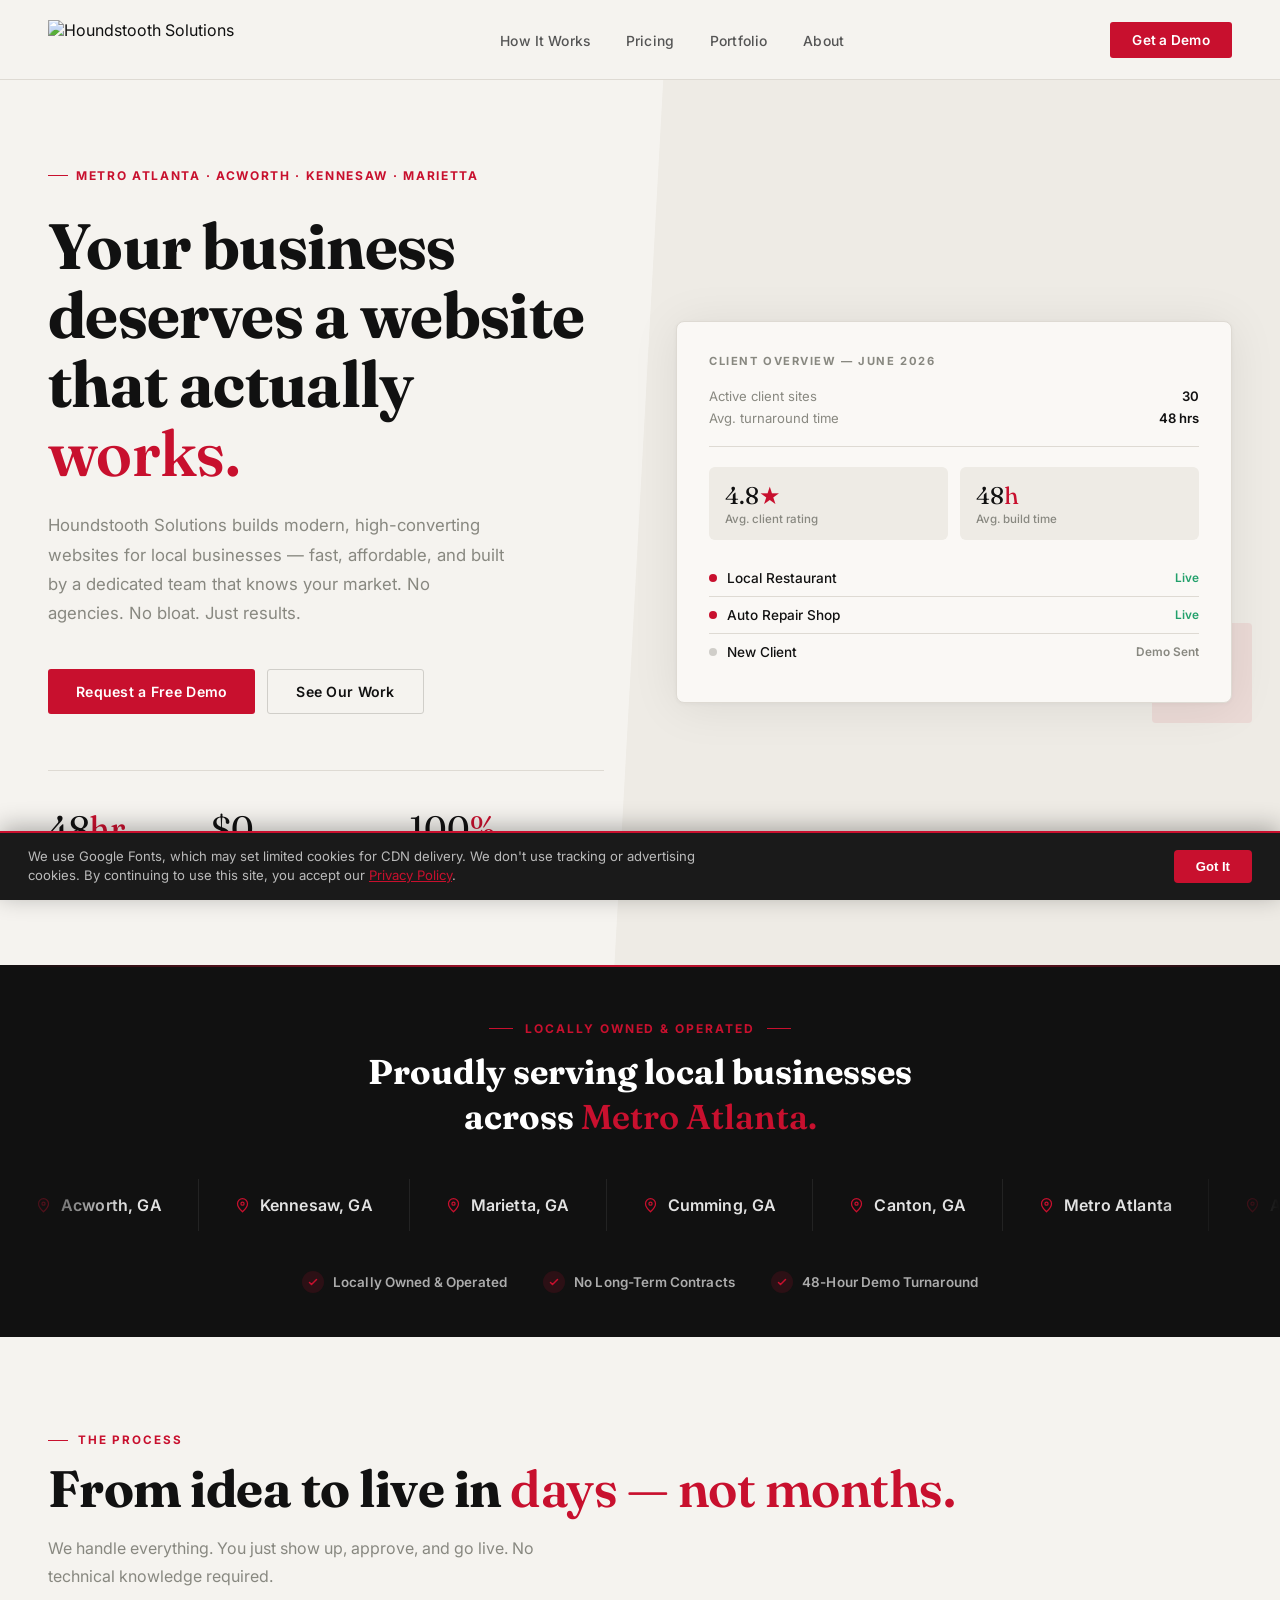
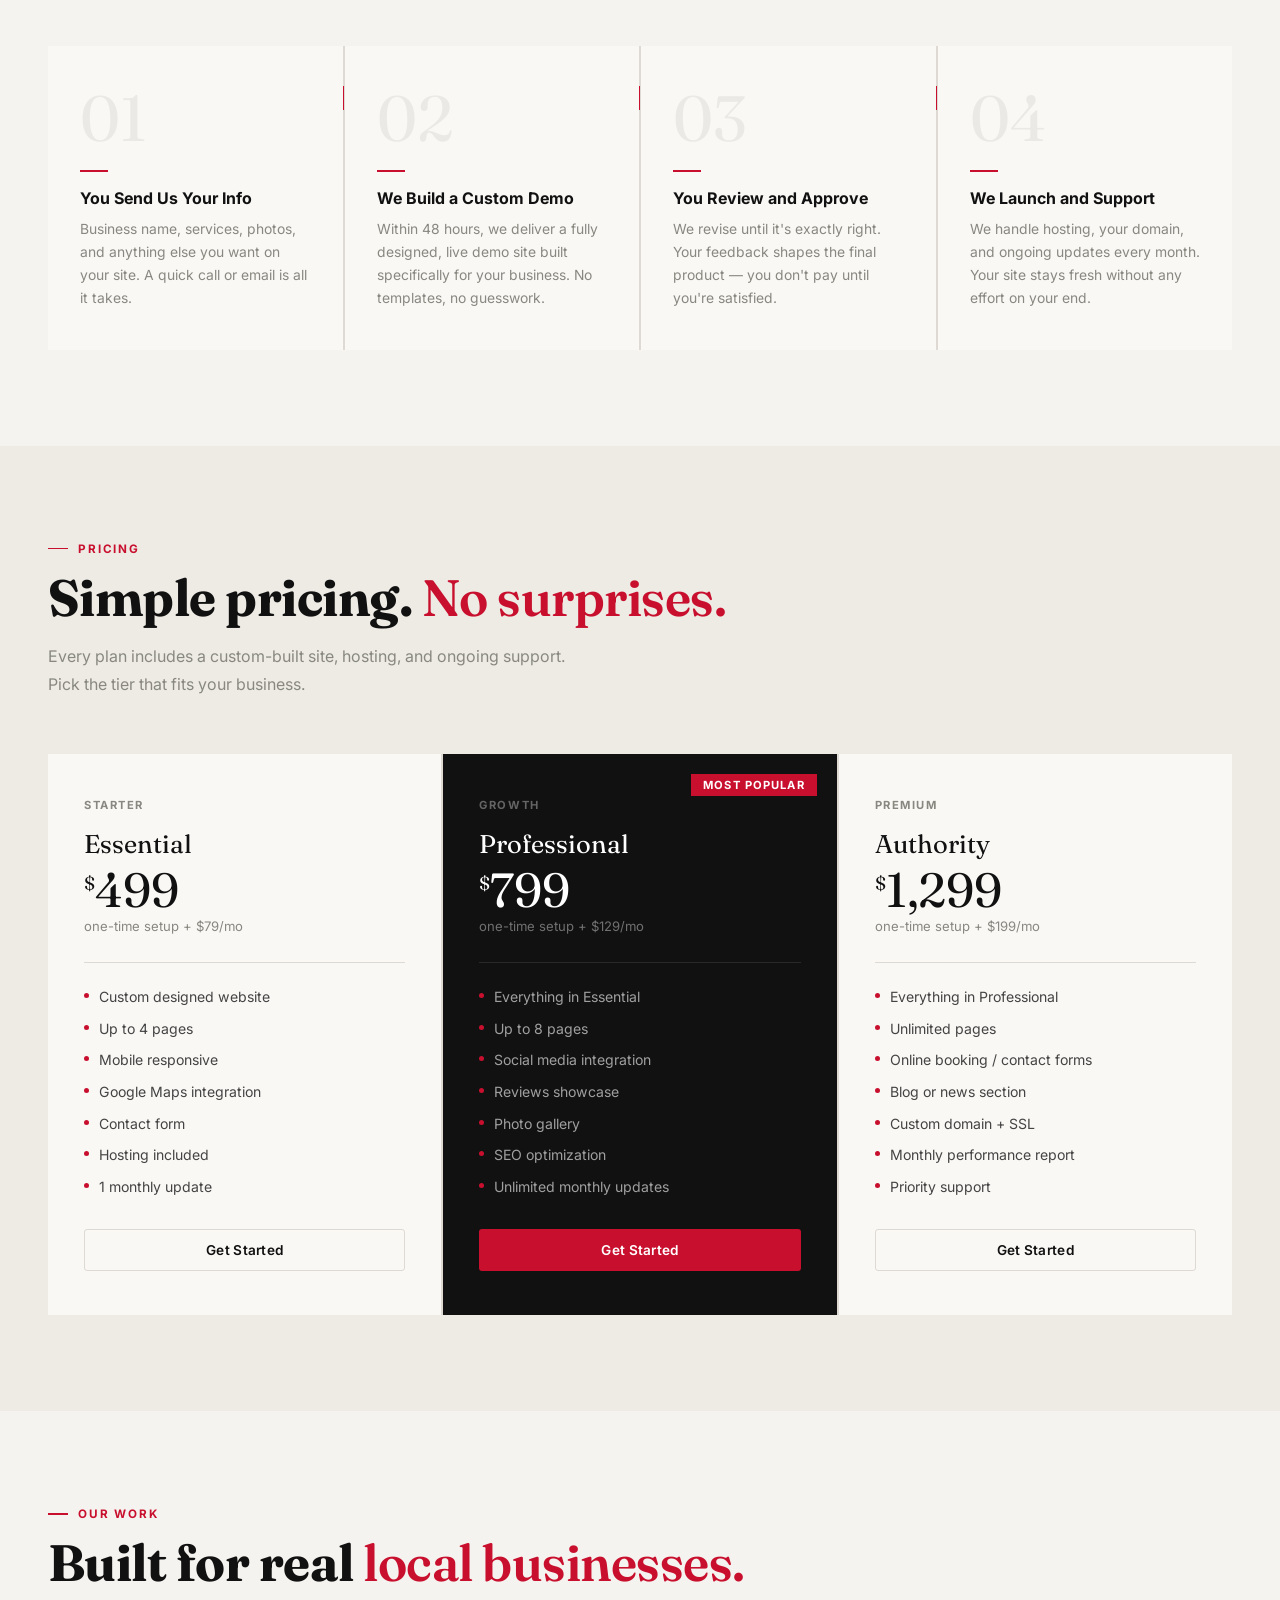
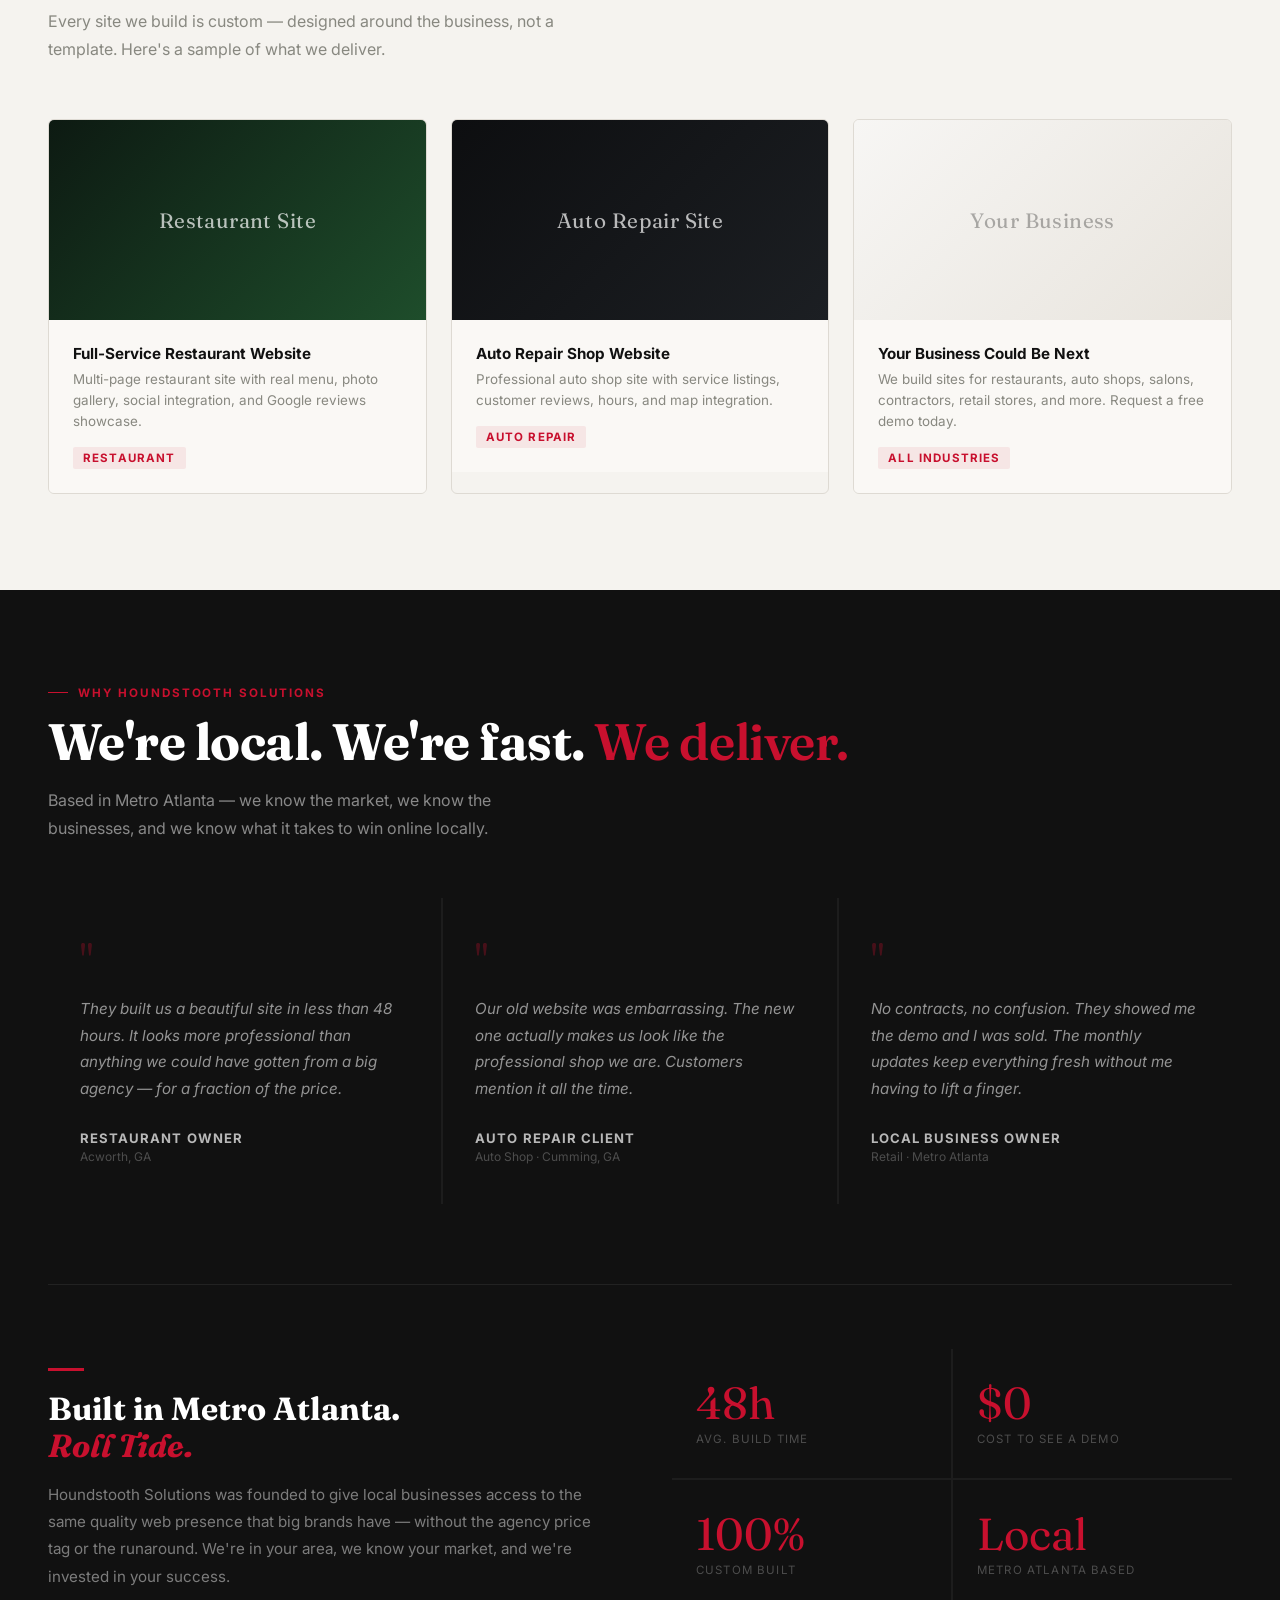
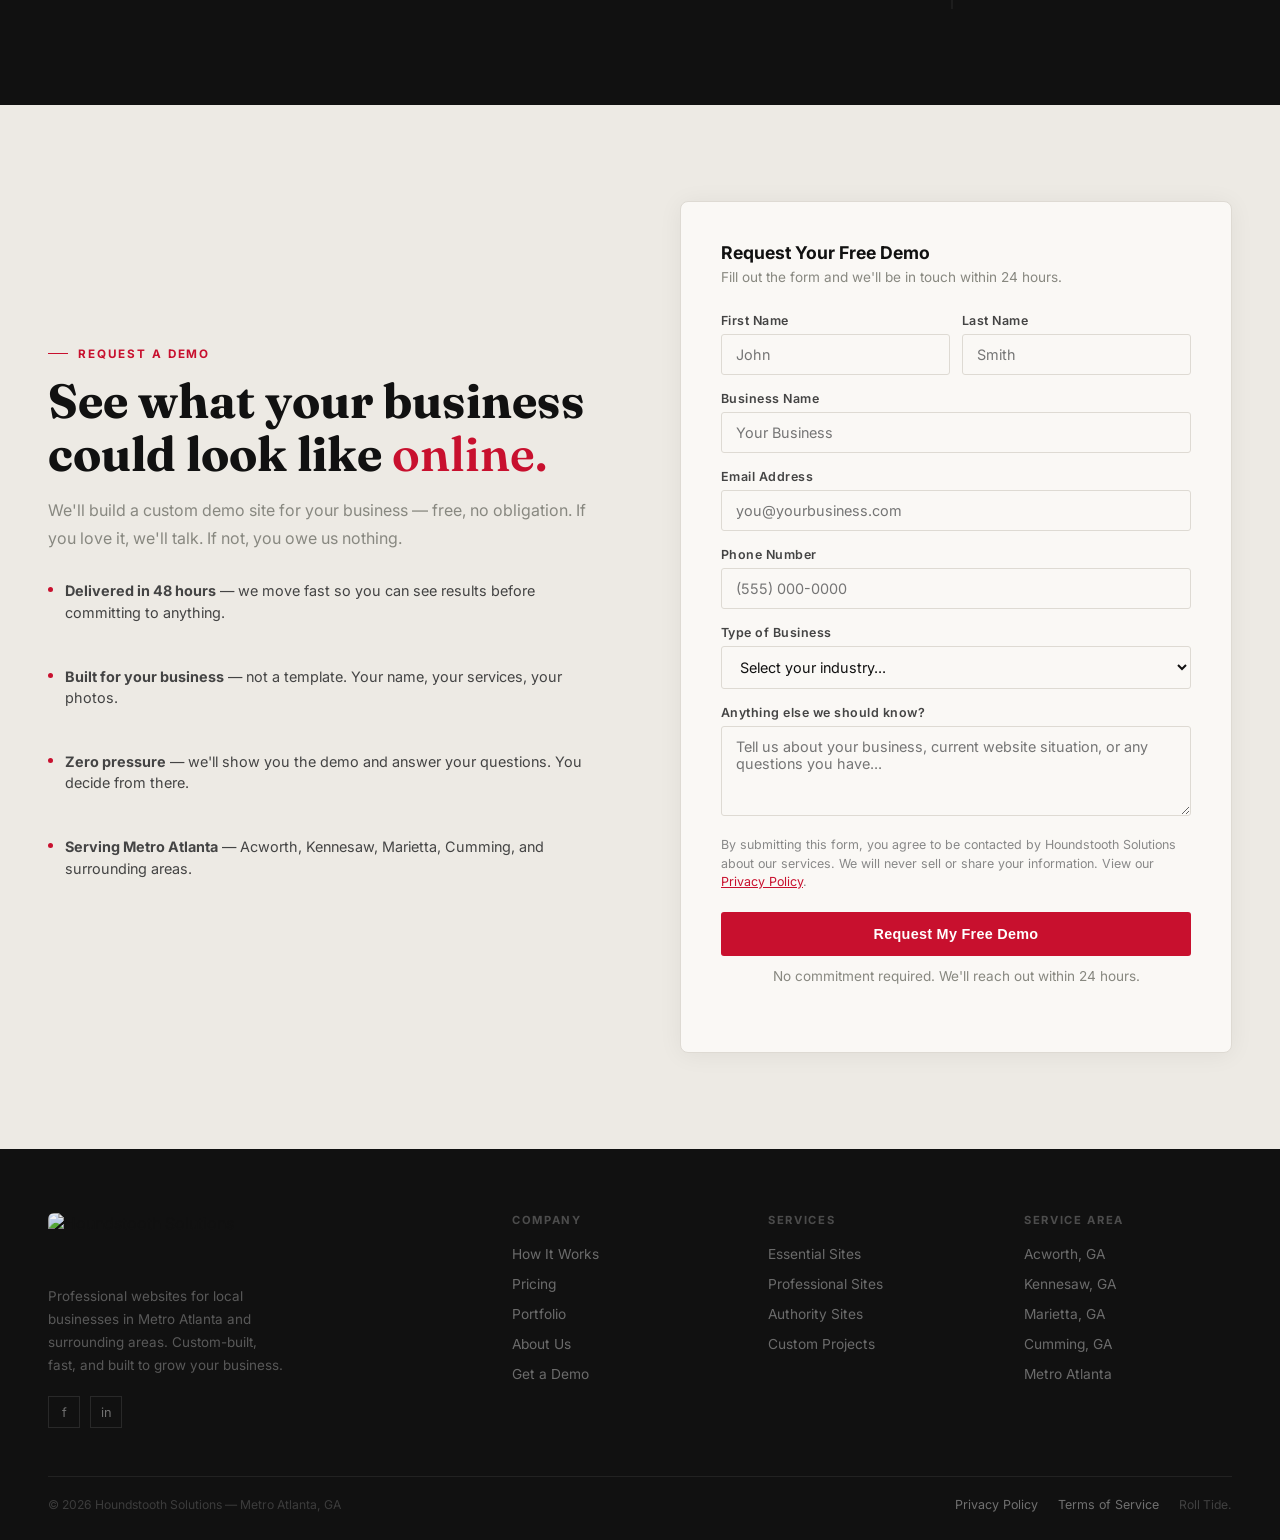
==== commit 9935d882: "Add Privacy Policy, Terms of Service, cookie notice, form consent" ====
--- a/index.html
+++ b/index.html
@@ -485,9 +485,36 @@
         opacity: 1 !important; transform: none !important; transition: none !important;
       }
     }
+  
+    /* Cookie notice */
+    #cookie-notice {
+      position: fixed; bottom: 0; left: 0; right: 0; z-index: 9999;
+      background: #1a1a1a; border-top: 2px solid var(--crimson);
+      padding: 14px 28px; display: flex; align-items: center; justify-content: space-between;
+      gap: 20px; flex-wrap: wrap; box-shadow: 0 -4px 24px rgba(0,0,0,0.3);
+      transform: translateY(0); transition: transform 0.4s ease;
+    }
+    #cookie-notice.hidden { transform: translateY(110%); }
+    #cookie-notice p { font-size: 0.82rem; color: rgba(255,255,255,0.7); line-height: 1.5; margin: 0; max-width: 680px; }
+    #cookie-notice p a { color: var(--crimson); text-decoration: underline; }
+    #cookie-notice-accept {
+      background: var(--crimson); color: #fff; border: none; border-radius: 4px;
+      padding: 9px 22px; font-size: 0.82rem; font-weight: 700; cursor: pointer;
+      white-space: nowrap; flex-shrink: 0; transition: background 0.2s;
+    }
+    #cookie-notice-accept:hover { background: #a50d25; }
+    @media (max-width: 600px) {
+      #cookie-notice { padding: 14px 18px; }
+      #cookie-notice p { font-size: 0.78rem; }
+    }
   </style>
 </head>
 <body>
+<div id="cookie-notice" role="dialog" aria-label="Cookie Notice">
+  <p>We use Google Fonts, which may set limited cookies for CDN delivery. We don't use tracking or advertising cookies. By continuing to use this site, you accept our <a href="privacy.html">Privacy Policy</a>.</p>
+  <button id="cookie-notice-accept" onclick="document.getElementById('cookie-notice').classList.add('hidden');localStorage.setItem('cookie-accepted','1');">Got It</button>
+</div>
+
 
 <!-- NAV -->
 <nav class="navbar">
@@ -821,6 +848,9 @@
           <label>Anything else we should know?</label>
           <textarea name="message" placeholder="Tell us about your business, current website situation, or any questions you have..."></textarea>
         </div>
+        <p style="font-size:0.78rem;color:#888;line-height:1.5;margin-bottom:12px;">
+          By submitting this form, you agree to be contacted by Houndstooth Solutions about our services. We will never sell or share your information. View our <a href="privacy.html" style="color:var(--crimson);text-decoration:underline;" target="_blank">Privacy Policy</a>.
+        </p>
         <button type="submit" class="form-submit">Request My Free Demo</button>
         <p class="form-fine">No commitment required. We'll reach out within 24 hours.</p>
       </form>
@@ -873,7 +903,11 @@
   </div>
   <div class="footer-bottom">
     <span>© 2026 Houndstooth Solutions — Metro Atlanta, GA</span>
-    <span>Roll Tide.</span>
+    <div style="display:flex;gap:20px;align-items:center;flex-wrap:wrap;justify-content:center;">
+      <a href="privacy.html" style="color:rgba(255,255,255,0.4);font-size:0.78rem;text-decoration:none;transition:color 0.2s;" onmouseover="this.style.color='#fff'" onmouseout="this.style.color='rgba(255,255,255,0.4)'">Privacy Policy</a>
+      <a href="terms.html" style="color:rgba(255,255,255,0.4);font-size:0.78rem;text-decoration:none;transition:color 0.2s;" onmouseover="this.style.color='#fff'" onmouseout="this.style.color='rgba(255,255,255,0.4)'">Terms of Service</a>
+      <span style="color:rgba(255,255,255,0.2);">Roll Tide.</span>
+    </div>
   </div>
 </footer>
 
@@ -959,5 +993,10 @@
     document.body.style.paddingBottom = '60px';
   }
 </script>
+<script>
+  if (localStorage.getItem('cookie-accepted')) {
+    document.getElementById('cookie-notice').classList.add('hidden');
+  }
+</script>
 </body>
 </html>
